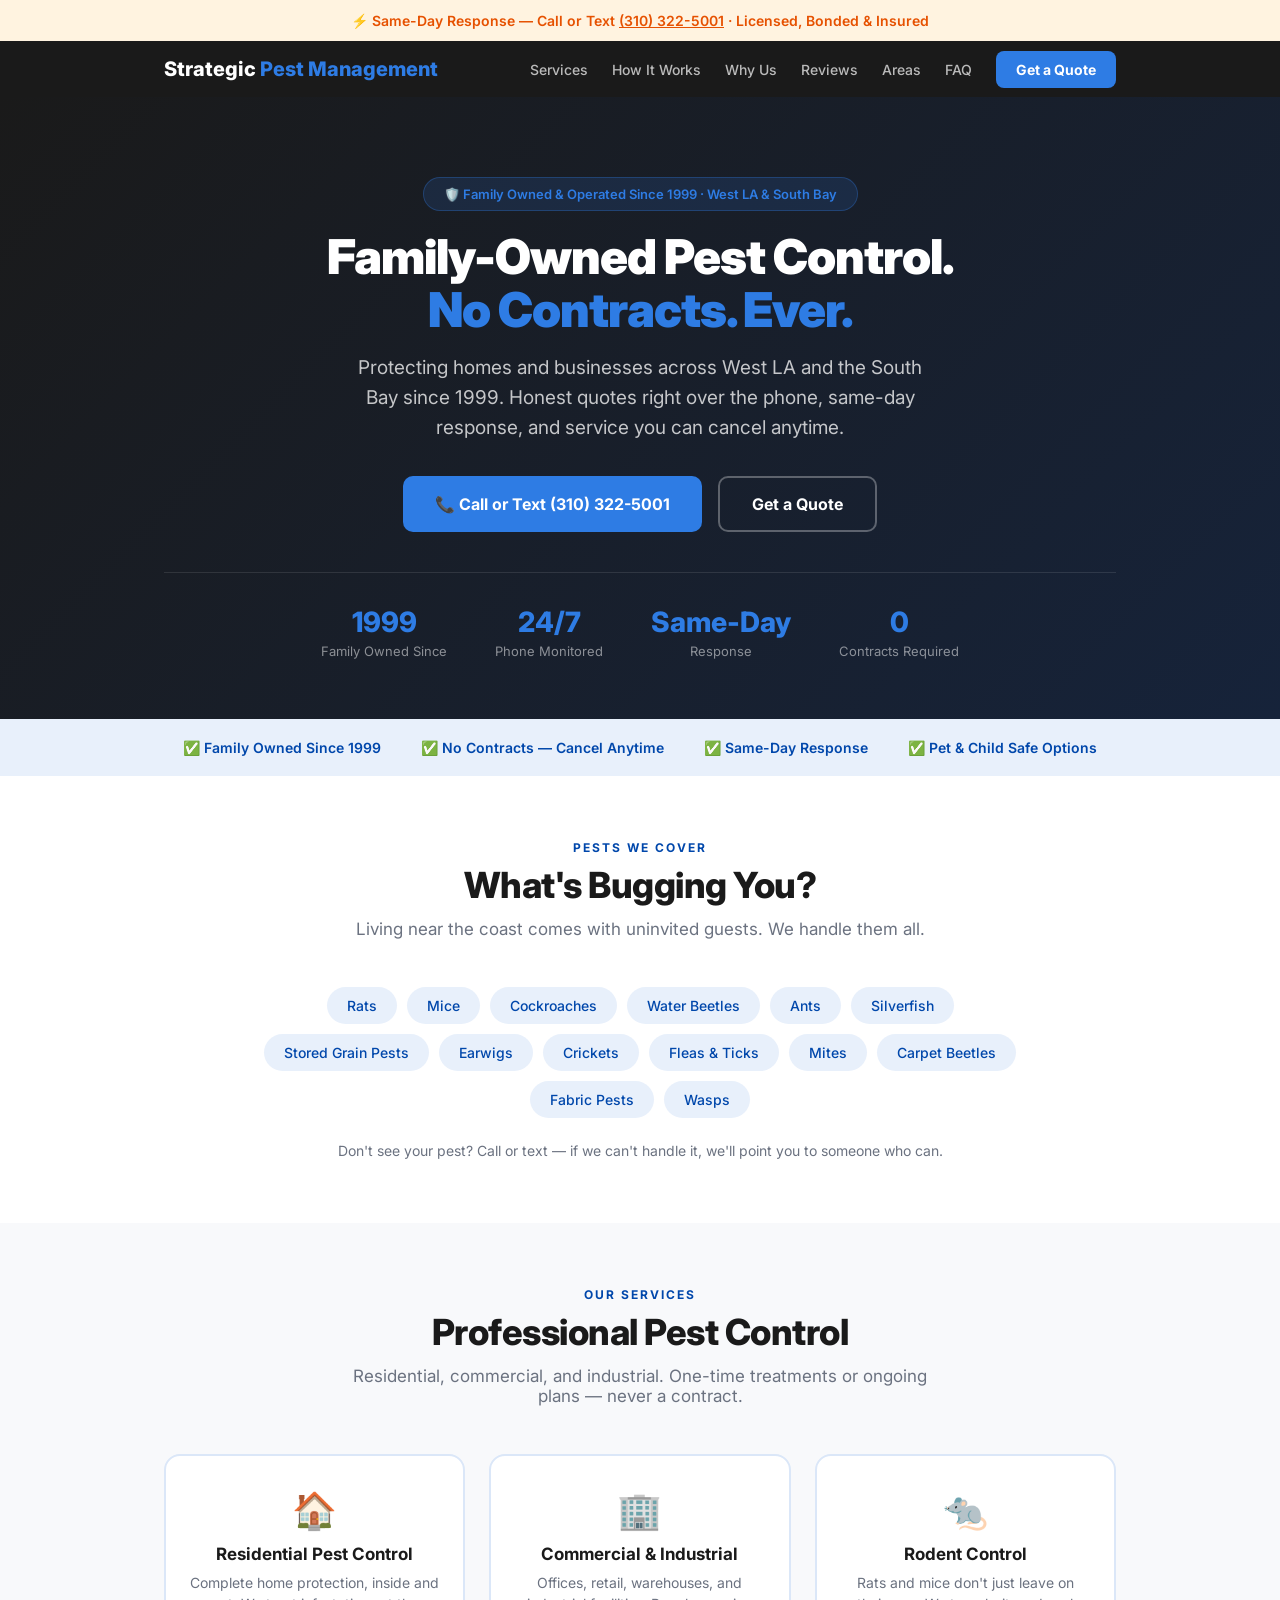
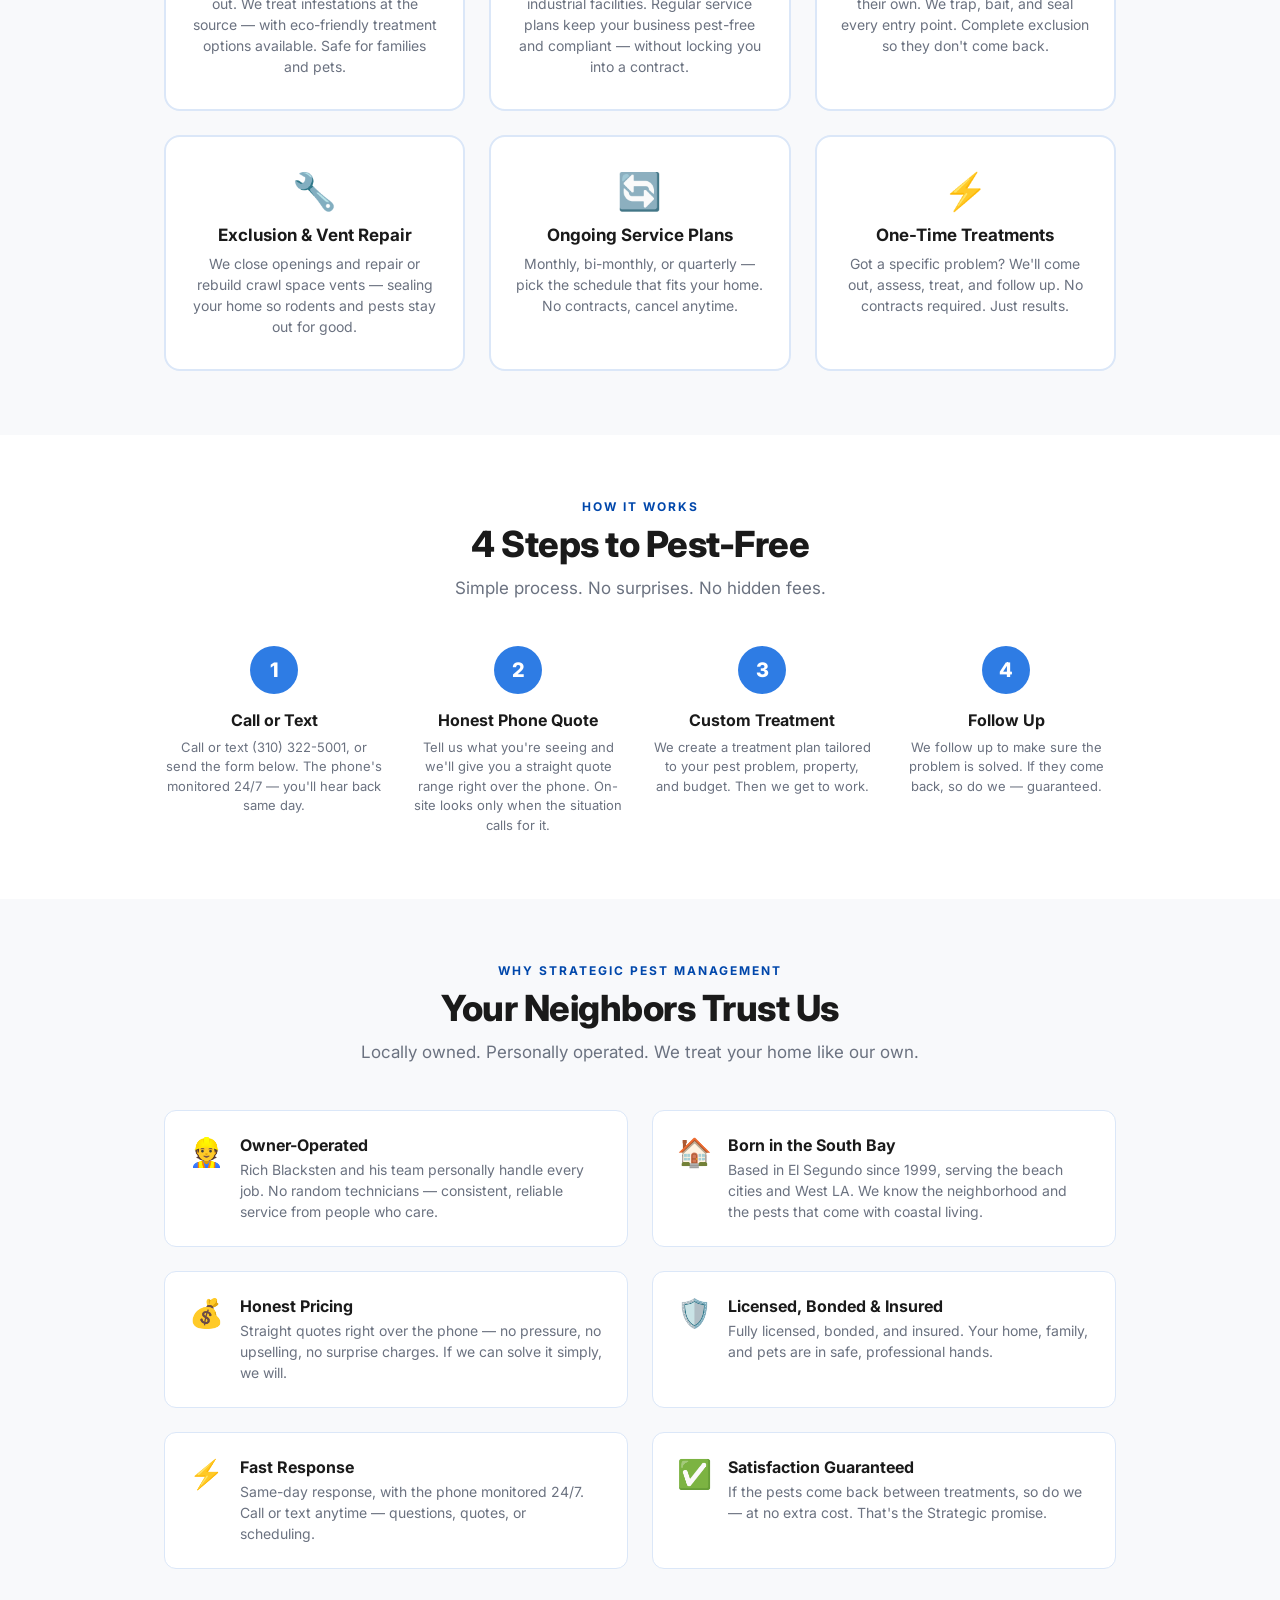
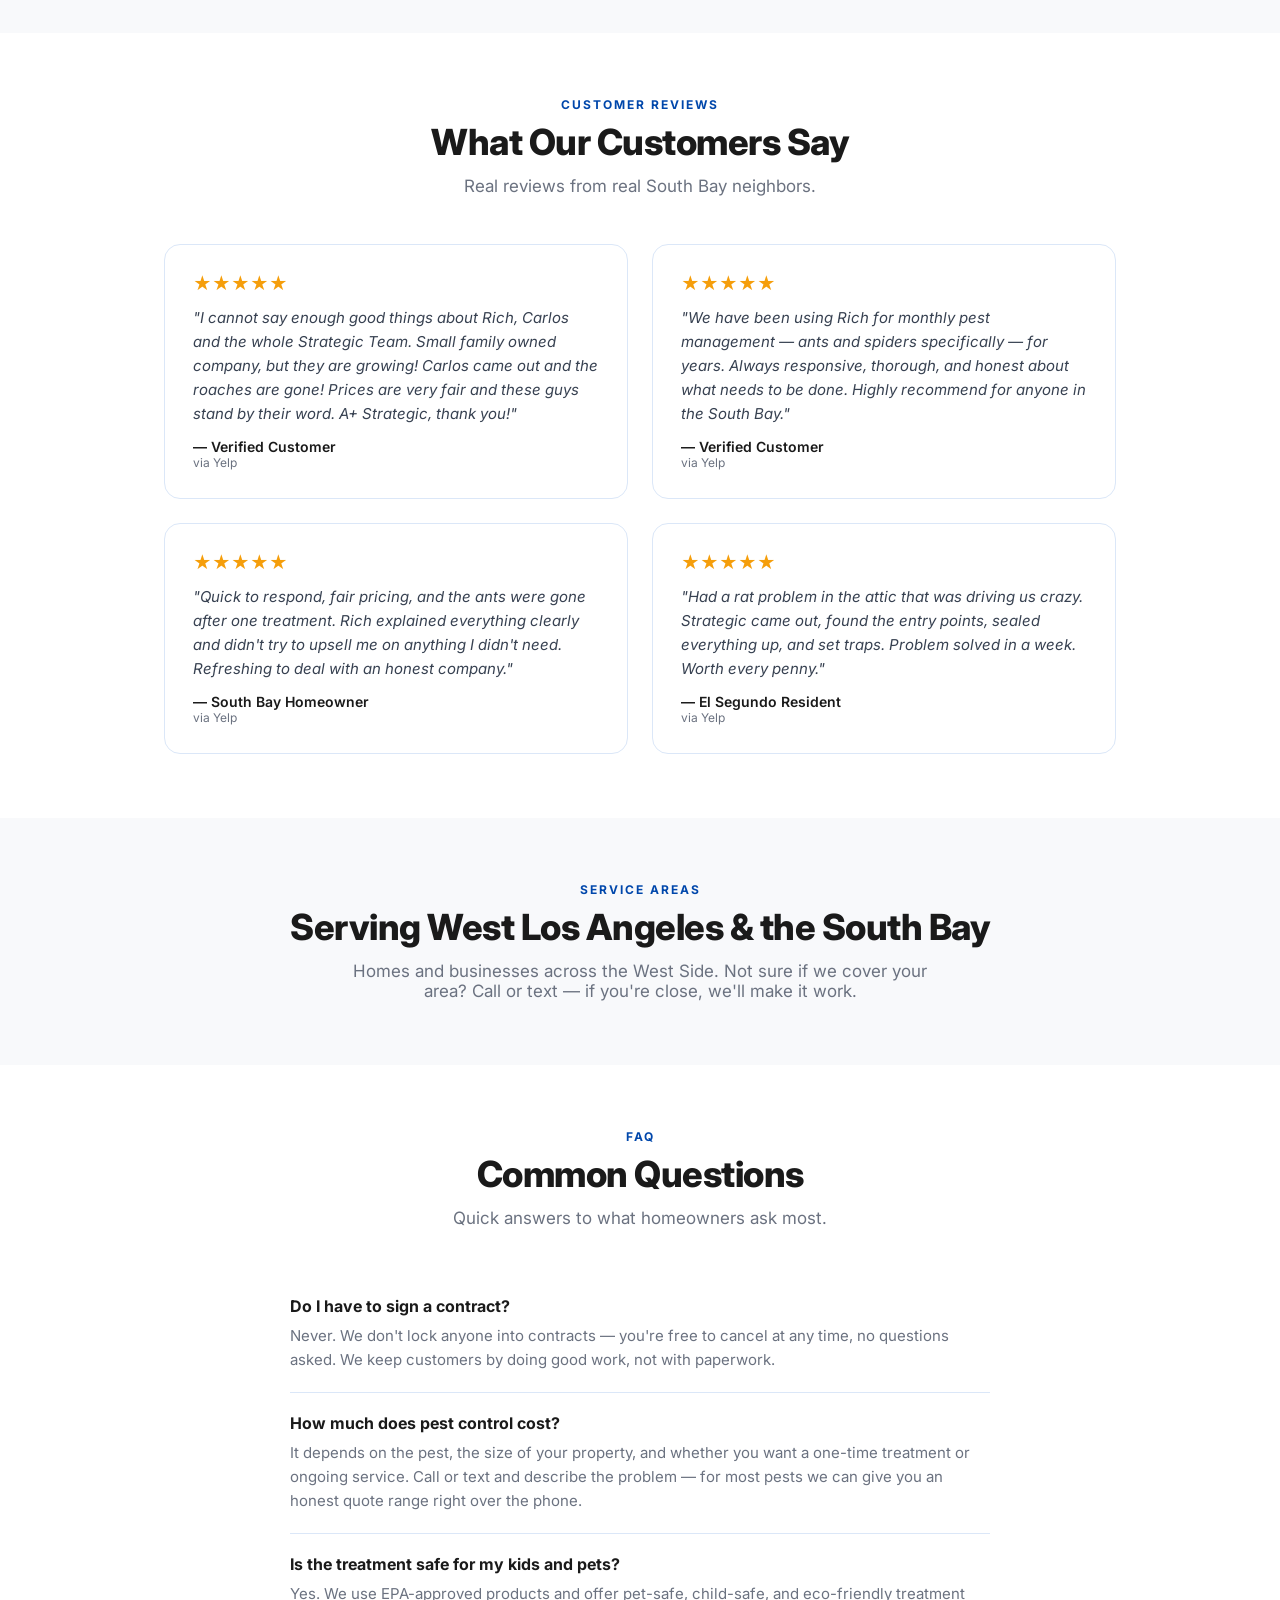
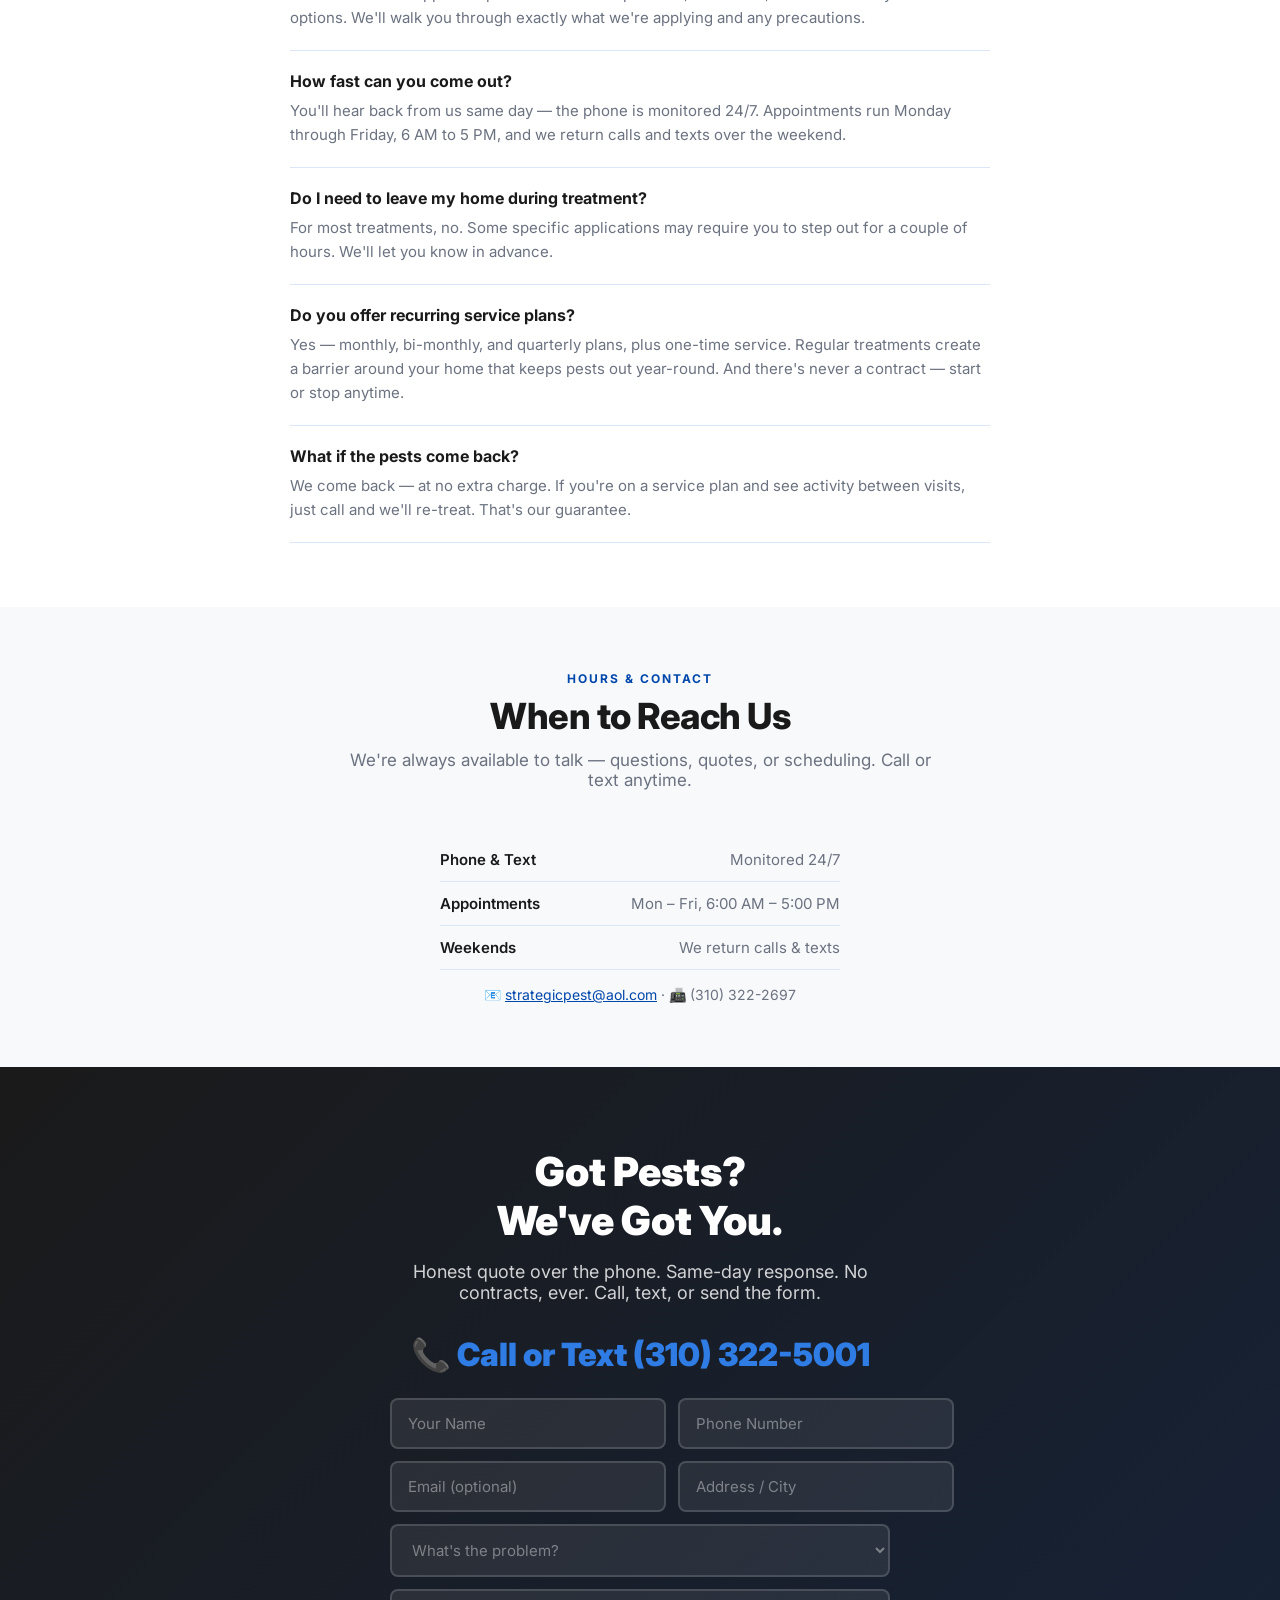
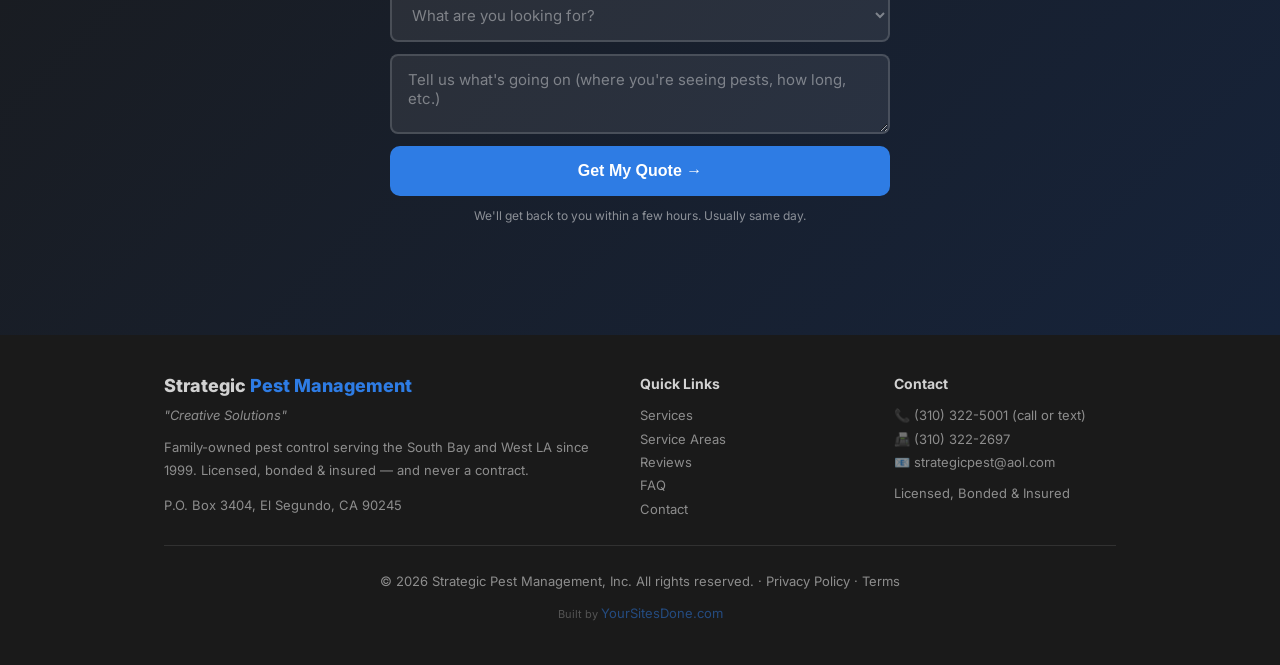
==== previews/strategic-pest-management.html @ 57a48f2a "SPM: apply Beau/Sharon feedback round 1 (7/14) - cobalt palette, no-contracts messaging, phone quote" ====
<!DOCTYPE html>
<html lang="en">
<head>
    <meta charset="UTF-8">
    <meta name="viewport" content="width=device-width, initial-scale=1.0">
    <title>Strategic Pest Management — Pest Control in West LA & South Bay | Family-Owned Since 1999</title>
    <meta name="description" content="Family-owned pest control serving West Los Angeles & the South Bay since 1999. Honest quotes over the phone, same-day response, no contracts. Licensed, bonded & insured. Call or text (310) 322-5001.">
    <meta property="og:title" content="Strategic Pest Management — Family-Owned Pest Control Since 1999">
    <meta property="og:description" content="Pest control for West LA & the South Bay. Honest quotes over the phone, same-day response, no contracts. Licensed, bonded & insured.">
    <meta property="og:type" content="website">
    <link href="https://fonts.googleapis.com/css2?family=Inter:wght@400;500;600;700;800;900&display=swap" rel="stylesheet">
    <style>
        :root {
            --primary: #0047AB;
            --primary-dark: #00306F;
            --accent: #2E7CE4;
            --accent-light: #E8F0FB;
            --dark: #1a1a1a;
            --gray: #6b7280;
            --light: #f8f9fb;
            --white: #ffffff;
            --warning: #E65100;
        }
        * { margin: 0; padding: 0; box-sizing: border-box; }
        body { font-family: 'Inter', -apple-system, sans-serif; color: var(--dark); background: var(--white); }
        .container { max-width: 1000px; margin: 0 auto; padding: 0 24px; }

        /* NAV */
        .emergency-bar { background: #FFF3E0; padding: 12px; text-align: center; font-weight: 600; font-size: 14px; color: var(--warning); }
        .emergency-bar a { color: var(--warning); text-decoration: underline; }
        .nav { padding: 16px 0; background: var(--dark); position: sticky; top: 0; z-index: 100; }
        .nav .container { display: flex; justify-content: space-between; align-items: center; }
        .nav-logo { font-size: 20px; font-weight: 800; color: var(--white); text-decoration: none; }
        .nav-logo span { color: var(--accent); }
        .nav-links { display: flex; gap: 24px; list-style: none; align-items: center; }
        .nav-links a { color: rgba(255,255,255,0.7); text-decoration: none; font-weight: 500; font-size: 14px; transition: color 0.2s; }
        .nav-links a:hover { color: var(--white); }
        .nav-cta { background: var(--accent); color: white !important; padding: 10px 20px; border-radius: 8px; font-weight: 700 !important; }
        .mobile-menu { display: none; background: none; border: none; color: white; font-size: 28px; cursor: pointer; }

        /* HERO */
        .hero { background: linear-gradient(135deg, var(--dark) 0%, #16233A 100%); padding: 80px 0 60px; color: white; text-align: center; }
        .hero-badge { display: inline-flex; align-items: center; gap: 8px; background: rgba(46,124,228,0.15); color: var(--accent); padding: 8px 20px; border-radius: 50px; font-size: 13px; font-weight: 600; margin-bottom: 20px; border: 1px solid rgba(46,124,228,0.3); }
        .hero h1 { font-size: 48px; font-weight: 900; line-height: 1.1; margin-bottom: 16px; letter-spacing: -1px; }
        .hero h1 span { color: var(--accent); }
        .hero p { font-size: 19px; color: rgba(255,255,255,0.75); max-width: 600px; margin: 0 auto 32px; line-height: 1.6; }
        .hero-ctas { display: flex; gap: 16px; justify-content: center; flex-wrap: wrap; }
        .btn { padding: 16px 32px; border-radius: 10px; text-decoration: none; font-weight: 700; font-size: 16px; transition: all 0.2s; display: inline-flex; align-items: center; gap: 8px; border: none; cursor: pointer; }
        .btn-primary { background: var(--accent); color: white; }
        .btn-primary:hover { background: #2568C4; transform: translateY(-2px); box-shadow: 0 8px 24px rgba(46,124,228,0.3); }
        .btn-outline { background: transparent; color: white; border: 2px solid rgba(255,255,255,0.3); }
        .btn-outline:hover { border-color: var(--accent); color: var(--accent); }
        .btn-block { width: 100%; justify-content: center; }
        .stats { display: flex; justify-content: center; gap: 48px; margin-top: 40px; padding-top: 32px; border-top: 1px solid rgba(255,255,255,0.1); }
        .stat { text-align: center; }
        .stat-num { font-size: 28px; font-weight: 800; color: var(--accent); }
        .stat-label { font-size: 13px; color: rgba(255,255,255,0.5); margin-top: 4px; }

        /* TRUST BAR */
        .trust-bar { background: var(--accent-light); padding: 20px 0; }
        .trust-items { display: flex; justify-content: center; gap: 40px; flex-wrap: wrap; }
        .trust-item { display: flex; align-items: center; gap: 8px; font-size: 14px; font-weight: 600; color: var(--primary); }

        /* SECTIONS */
        .section { padding: 64px 0; }
        .section-light { background: var(--light); }
        .section-label { text-transform: uppercase; letter-spacing: 2px; font-size: 12px; font-weight: 700; color: var(--primary); text-align: center; margin-bottom: 8px; }
        .section-title { text-align: center; font-size: 36px; font-weight: 800; margin-bottom: 12px; letter-spacing: -0.5px; }
        .section-sub { text-align: center; color: var(--gray); font-size: 17px; margin-bottom: 48px; max-width: 600px; margin-left: auto; margin-right: auto; }

        /* SERVICES */
        .services-grid { display: grid; grid-template-columns: repeat(3, 1fr); gap: 24px; }
        .service-card { padding: 32px 24px; border: 2px solid #dbe7f8; border-radius: 16px; text-align: center; transition: all 0.3s; background: white; }
        .service-card:hover { border-color: var(--accent); transform: translateY(-4px); box-shadow: 0 8px 32px rgba(0,71,171,0.08); }
        .service-icon { font-size: 36px; margin-bottom: 12px; }
        .service-card h3 { font-size: 17px; font-weight: 700; margin-bottom: 8px; }
        .service-card p { color: var(--gray); font-size: 14px; line-height: 1.5; }

        /* HOW IT WORKS */
        .process-grid { display: grid; grid-template-columns: repeat(4, 1fr); gap: 24px; text-align: center; }
        .process-step { position: relative; }
        .process-num { width: 48px; height: 48px; background: var(--accent); color: white; border-radius: 50%; display: inline-flex; align-items: center; justify-content: center; font-size: 20px; font-weight: 800; margin-bottom: 16px; }
        .process-step h3 { font-size: 16px; font-weight: 700; margin-bottom: 8px; }
        .process-step p { color: var(--gray); font-size: 13px; line-height: 1.5; }

        /* WHY US */
        .why-grid { display: grid; grid-template-columns: repeat(2, 1fr); gap: 24px; }
        .why-card { display: flex; gap: 16px; padding: 24px; background: white; border-radius: 12px; border: 1px solid #dbe7f8; }
        .why-icon { font-size: 28px; flex-shrink: 0; }
        .why-card h3 { font-size: 16px; font-weight: 700; margin-bottom: 4px; }
        .why-card p { color: var(--gray); font-size: 14px; line-height: 1.5; }

        /* REVIEWS */
        .reviews-grid { display: grid; grid-template-columns: repeat(2, 1fr); gap: 24px; }
        .review-card { background: white; border-radius: 16px; padding: 28px; border: 1px solid #dbe7f8; }
        .review-stars { color: #f59e0b; font-size: 18px; margin-bottom: 12px; }
        .review-text { color: #374151; font-size: 15px; line-height: 1.6; margin-bottom: 12px; font-style: italic; }
        .review-author { font-weight: 600; font-size: 14px; }
        .review-source { font-size: 12px; color: var(--gray); }

        /* PESTS LIST */
        .pests-list { display: flex; flex-wrap: wrap; gap: 10px; justify-content: center; max-width: 760px; margin: 0 auto; }
        .pest-tag { background: var(--accent-light); color: var(--primary); padding: 10px 20px; border-radius: 50px; font-size: 14px; font-weight: 500; transition: all 0.2s; }
        .pest-tag:hover { background: var(--accent); color: white; }

        /* HOURS */
        .hours-grid { max-width: 400px; margin: 0 auto; }
        .hours-row { display: flex; justify-content: space-between; padding: 12px 0; border-bottom: 1px solid #dbe7f8; font-size: 15px; }
        .hours-day { font-weight: 600; }
        .hours-time { color: var(--gray); }

        /* CTA / CONTACT */
        .cta-section { background: linear-gradient(135deg, var(--dark) 0%, #16233A 100%); padding: 80px 0; text-align: center; color: white; }
        .cta-section h2 { font-size: 40px; font-weight: 900; margin-bottom: 16px; }
        .cta-section p { font-size: 18px; opacity: 0.8; margin-bottom: 32px; max-width: 500px; margin-left: auto; margin-right: auto; }
        .cta-phone { font-size: 32px; font-weight: 900; color: var(--accent); text-decoration: none; display: block; margin-bottom: 24px; }
        .contact-form { max-width: 500px; margin: 0 auto; text-align: left; }
        .form-row { display: flex; gap: 12px; margin-bottom: 12px; }
        .form-row input, .form-row textarea, .form-row select { flex: 1; padding: 14px 16px; border: 2px solid rgba(255,255,255,0.15); border-radius: 8px; font-size: 15px; font-family: inherit; background: rgba(255,255,255,0.08); color: white; }
        .form-row input::placeholder, .form-row textarea::placeholder { color: rgba(255,255,255,0.4); }
        .form-row select { color: rgba(255,255,255,0.4); }
        .form-row select option { color: var(--dark); background: white; }
        .form-row input:focus, .form-row textarea:focus, .form-row select:focus { outline: none; border-color: var(--accent); }
        .form-row textarea { resize: vertical; min-height: 80px; }

        /* FAQ */
        .faq-list { max-width: 700px; margin: 0 auto; }
        .faq-item { border-bottom: 1px solid #dbe7f8; padding: 20px 0; }
        .faq-q { font-weight: 700; font-size: 16px; margin-bottom: 8px; cursor: pointer; }
        .faq-a { color: var(--gray); font-size: 15px; line-height: 1.6; }

        /* FOOTER */
        .footer { padding: 40px 0; background: var(--dark); color: rgba(255,255,255,0.5); }
        .footer-grid { display: grid; grid-template-columns: 2fr 1fr 1fr; gap: 32px; margin-bottom: 24px; }
        .footer h4 { color: rgba(255,255,255,0.8); font-size: 14px; margin-bottom: 12px; }
        .footer p, .footer a { color: rgba(255,255,255,0.5); font-size: 13px; text-decoration: none; line-height: 1.8; }
        .footer a:hover { color: var(--accent); }
        .footer-bottom { text-align: center; padding-top: 24px; border-top: 1px solid rgba(255,255,255,0.1); font-size: 12px; }

        /* MOBILE */
        @media (max-width: 768px) {
            .hero h1 { font-size: 32px; }
            .services-grid { grid-template-columns: 1fr; }
            .why-grid { grid-template-columns: 1fr; }
            .reviews-grid { grid-template-columns: 1fr; }
            .process-grid { grid-template-columns: repeat(2, 1fr); }
            .stats { gap: 24px; flex-wrap: wrap; }
            .nav-links { display: none; }
            .mobile-menu { display: block; }
            .form-row { flex-direction: column; }
            .footer-grid { grid-template-columns: 1fr; }
            .trust-items { gap: 20px; }
            .cta-section h2 { font-size: 28px; }
        }
    </style>
</head>
<body>

    <div class="emergency-bar">
        ⚡ Same-Day Response — Call or Text <a href="tel:+13103225001">(310) 322-5001</a> · Licensed, Bonded & Insured
    </div>

    <nav class="nav">
        <div class="container">
            <a href="#" class="nav-logo">Strategic <span>Pest Management</span></a>
            <ul class="nav-links">
                <li><a href="#services">Services</a></li>
                <li><a href="#process">How It Works</a></li>
                <li><a href="#why">Why Us</a></li>
                <li><a href="#reviews">Reviews</a></li>
                <li><a href="#areas">Areas</a></li>
                <li><a href="#faq">FAQ</a></li>
                <li><a href="#contact" class="nav-cta">Get a Quote</a></li>
            </ul>
            <button class="mobile-menu" onclick="document.querySelector('.nav-links').style.display = document.querySelector('.nav-links').style.display === 'flex' ? 'none' : 'flex'">☰</button>
        </div>
    </nav>

    <!-- HERO -->
    <section class="hero">
        <div class="container">
            <div class="hero-badge">🛡️ Family Owned & Operated Since 1999 · West LA & South Bay</div>
            <h1>Family-Owned Pest Control.<br><span>No Contracts. Ever.</span></h1>
            <p>Protecting homes and businesses across West LA and the South Bay since 1999. Honest quotes right over the phone, same-day response, and service you can cancel anytime.</p>
            <div class="hero-ctas">
                <a href="tel:+13103225001" class="btn btn-primary">📞 Call or Text (310) 322-5001</a>
                <a href="#contact" class="btn btn-outline">Get a Quote</a>
            </div>
            <div class="stats">
                <div class="stat"><div class="stat-num">1999</div><div class="stat-label">Family Owned Since</div></div>
                <div class="stat"><div class="stat-num">24/7</div><div class="stat-label">Phone Monitored</div></div>
                <div class="stat"><div class="stat-num">Same-Day</div><div class="stat-label">Response</div></div>
                <div class="stat"><div class="stat-num">0</div><div class="stat-label">Contracts Required</div></div>
            </div>
        </div>
    </section>

    <!-- TRUST BAR -->
    <div class="trust-bar">
        <div class="container">
            <div class="trust-items">
                <div class="trust-item">✅ Family Owned Since 1999</div>
                <div class="trust-item">✅ No Contracts — Cancel Anytime</div>
                <div class="trust-item">✅ Same-Day Response</div>
                <div class="trust-item">✅ Pet & Child Safe Options</div>
            </div>
        </div>
    </div>

    <!-- COMMON PESTS -->
    <section class="section" id="pests">
        <div class="container">
            <div class="section-label">Pests We Cover</div>
            <h2 class="section-title">What's Bugging You?</h2>
            <p class="section-sub">Living near the coast comes with uninvited guests. We handle them all.</p>
            <div class="pests-list">
                <span class="pest-tag">Rats</span>
                <span class="pest-tag">Mice</span>
                <span class="pest-tag">Cockroaches</span>
                <span class="pest-tag">Water Beetles</span>
                <span class="pest-tag">Ants</span>
                <span class="pest-tag">Silverfish</span>
                <span class="pest-tag">Stored Grain Pests</span>
                <span class="pest-tag">Earwigs</span>
                <span class="pest-tag">Crickets</span>
                <span class="pest-tag">Fleas & Ticks</span>
                <span class="pest-tag">Mites</span>
                <span class="pest-tag">Carpet Beetles</span>
                <span class="pest-tag">Fabric Pests</span>
                <span class="pest-tag">Wasps</span>
            </div>
            <p style="text-align:center; margin-top:24px; color:var(--gray); font-size:14px;">Don't see your pest? Call or text — if we can't handle it, we'll point you to someone who can.</p>
        </div>
    </section>

    <!-- SERVICES -->
    <section class="section section-light" id="services">
        <div class="container">
            <div class="section-label">Our Services</div>
            <h2 class="section-title">Professional Pest Control</h2>
            <p class="section-sub">Residential, commercial, and industrial. One-time treatments or ongoing plans — never a contract.</p>
            <div class="services-grid">
                <div class="service-card">
                    <div class="service-icon">🏠</div>
                    <h3>Residential Pest Control</h3>
                    <p>Complete home protection, inside and out. We treat infestations at the source — with eco-friendly treatment options available. Safe for families and pets.</p>
                </div>
                <div class="service-card">
                    <div class="service-icon">🏢</div>
                    <h3>Commercial & Industrial</h3>
                    <p>Offices, retail, warehouses, and industrial facilities. Regular service plans keep your business pest-free and compliant — without locking you into a contract.</p>
                </div>
                <div class="service-card">
                    <div class="service-icon">🐀</div>
                    <h3>Rodent Control</h3>
                    <p>Rats and mice don't just leave on their own. We trap, bait, and seal every entry point. Complete exclusion so they don't come back.</p>
                </div>
                <div class="service-card">
                    <div class="service-icon">🔧</div>
                    <h3>Exclusion & Vent Repair</h3>
                    <p>We close openings and repair or rebuild crawl space vents — sealing your home so rodents and pests stay out for good.</p>
                </div>
                <div class="service-card">
                    <div class="service-icon">🔄</div>
                    <h3>Ongoing Service Plans</h3>
                    <p>Monthly, bi-monthly, or quarterly — pick the schedule that fits your home. No contracts, cancel anytime.</p>
                </div>
                <div class="service-card">
                    <div class="service-icon">⚡</div>
                    <h3>One-Time Treatments</h3>
                    <p>Got a specific problem? We'll come out, assess, treat, and follow up. No contracts required. Just results.</p>
                </div>
            </div>
        </div>
    </section>

    <!-- HOW IT WORKS -->
    <section class="section" id="process">
        <div class="container">
            <div class="section-label">How It Works</div>
            <h2 class="section-title">4 Steps to Pest-Free</h2>
            <p class="section-sub">Simple process. No surprises. No hidden fees.</p>
            <div class="process-grid">
                <div class="process-step">
                    <div class="process-num">1</div>
                    <h3>Call or Text</h3>
                    <p>Call or text (310) 322-5001, or send the form below. The phone's monitored 24/7 — you'll hear back same day.</p>
                </div>
                <div class="process-step">
                    <div class="process-num">2</div>
                    <h3>Honest Phone Quote</h3>
                    <p>Tell us what you're seeing and we'll give you a straight quote range right over the phone. On-site looks only when the situation calls for it.</p>
                </div>
                <div class="process-step">
                    <div class="process-num">3</div>
                    <h3>Custom Treatment</h3>
                    <p>We create a treatment plan tailored to your pest problem, property, and budget. Then we get to work.</p>
                </div>
                <div class="process-step">
                    <div class="process-num">4</div>
                    <h3>Follow Up</h3>
                    <p>We follow up to make sure the problem is solved. If they come back, so do we — guaranteed.</p>
                </div>
            </div>
        </div>
    </section>

    <!-- WHY US -->
    <section class="section section-light" id="why">
        <div class="container">
            <div class="section-label">Why Strategic Pest Management</div>
            <h2 class="section-title">Your Neighbors Trust Us</h2>
            <p class="section-sub">Locally owned. Personally operated. We treat your home like our own.</p>
            <div class="why-grid">
                <div class="why-card">
                    <div class="why-icon">👷</div>
                    <div><h3>Owner-Operated</h3><p>Rich Blacksten and his team personally handle every job. No random technicians — consistent, reliable service from people who care.</p></div>
                </div>
                <div class="why-card">
                    <div class="why-icon">🏠</div>
                    <div><h3>Born in the South Bay</h3><p>Based in El Segundo since 1999, serving the beach cities and West LA. We know the neighborhood and the pests that come with coastal living.</p></div>
                </div>
                <div class="why-card">
                    <div class="why-icon">💰</div>
                    <div><h3>Honest Pricing</h3><p>Straight quotes right over the phone — no pressure, no upselling, no surprise charges. If we can solve it simply, we will.</p></div>
                </div>
                <div class="why-card">
                    <div class="why-icon">🛡️</div>
                    <div><h3>Licensed, Bonded & Insured</h3><p>Fully licensed, bonded, and insured. Your home, family, and pets are in safe, professional hands.</p></div>
                </div>
                <div class="why-card">
                    <div class="why-icon">⚡</div>
                    <div><h3>Fast Response</h3><p>Same-day response, with the phone monitored 24/7. Call or text anytime — questions, quotes, or scheduling.</p></div>
                </div>
                <div class="why-card">
                    <div class="why-icon">✅</div>
                    <div><h3>Satisfaction Guaranteed</h3><p>If the pests come back between treatments, so do we — at no extra cost. That's the Strategic promise.</p></div>
                </div>
            </div>
        </div>
    </section>

    <!-- REVIEWS -->
    <section class="section" id="reviews">
        <div class="container">
            <div class="section-label">Customer Reviews</div>
            <h2 class="section-title">What Our Customers Say</h2>
            <p class="section-sub">Real reviews from real South Bay neighbors.</p>
            <div class="reviews-grid">
                <div class="review-card">
                    <div class="review-stars">★★★★★</div>
                    <div class="review-text">"I cannot say enough good things about Rich, Carlos and the whole Strategic Team. Small family owned company, but they are growing! Carlos came out and the roaches are gone! Prices are very fair and these guys stand by their word. A+ Strategic, thank you!"</div>
                    <div class="review-author">— Verified Customer</div>
                    <div class="review-source">via Yelp</div>
                </div>
                <div class="review-card">
                    <div class="review-stars">★★★★★</div>
                    <div class="review-text">"We have been using Rich for monthly pest management — ants and spiders specifically — for years. Always responsive, thorough, and honest about what needs to be done. Highly recommend for anyone in the South Bay."</div>
                    <div class="review-author">— Verified Customer</div>
                    <div class="review-source">via Yelp</div>
                </div>
                <div class="review-card">
                    <div class="review-stars">★★★★★</div>
                    <div class="review-text">"Quick to respond, fair pricing, and the ants were gone after one treatment. Rich explained everything clearly and didn't try to upsell me on anything I didn't need. Refreshing to deal with an honest company."</div>
                    <div class="review-author">— South Bay Homeowner</div>
                    <div class="review-source">via Yelp</div>
                </div>
                <div class="review-card">
                    <div class="review-stars">★★★★★</div>
                    <div class="review-text">"Had a rat problem in the attic that was driving us crazy. Strategic came out, found the entry points, sealed everything up, and set traps. Problem solved in a week. Worth every penny."</div>
                    <div class="review-author">— El Segundo Resident</div>
                    <div class="review-source">via Yelp</div>
                </div>
            </div>
        </div>
    </section>

    <!-- SERVICE AREAS -->
    <section class="section section-light" id="areas">
        <div class="container">
            <div class="section-label">Service Areas</div>
            <h2 class="section-title">Serving West Los Angeles & the South Bay</h2>
            <p class="section-sub" style="margin-bottom:0;">Homes and businesses across the West Side. Not sure if we cover your area? Call or text — if you're close, we'll make it work.</p>
        </div>
    </section>

    <!-- FAQ -->
    <section class="section" id="faq">
        <div class="container">
            <div class="section-label">FAQ</div>
            <h2 class="section-title">Common Questions</h2>
            <p class="section-sub">Quick answers to what homeowners ask most.</p>
            <div class="faq-list">
                <div class="faq-item">
                    <div class="faq-q">Do I have to sign a contract?</div>
                    <div class="faq-a">Never. We don't lock anyone into contracts — you're free to cancel at any time, no questions asked. We keep customers by doing good work, not with paperwork.</div>
                </div>
                <div class="faq-item">
                    <div class="faq-q">How much does pest control cost?</div>
                    <div class="faq-a">It depends on the pest, the size of your property, and whether you want a one-time treatment or ongoing service. Call or text and describe the problem — for most pests we can give you an honest quote range right over the phone.</div>
                </div>
                <div class="faq-item">
                    <div class="faq-q">Is the treatment safe for my kids and pets?</div>
                    <div class="faq-a">Yes. We use EPA-approved products and offer pet-safe, child-safe, and eco-friendly treatment options. We'll walk you through exactly what we're applying and any precautions.</div>
                </div>
                <div class="faq-item">
                    <div class="faq-q">How fast can you come out?</div>
                    <div class="faq-a">You'll hear back from us same day — the phone is monitored 24/7. Appointments run Monday through Friday, 6 AM to 5 PM, and we return calls and texts over the weekend.</div>
                </div>
                <div class="faq-item">
                    <div class="faq-q">Do I need to leave my home during treatment?</div>
                    <div class="faq-a">For most treatments, no. Some specific applications may require you to step out for a couple of hours. We'll let you know in advance.</div>
                </div>
                <div class="faq-item">
                    <div class="faq-q">Do you offer recurring service plans?</div>
                    <div class="faq-a">Yes — monthly, bi-monthly, and quarterly plans, plus one-time service. Regular treatments create a barrier around your home that keeps pests out year-round. And there's never a contract — start or stop anytime.</div>
                </div>
                <div class="faq-item">
                    <div class="faq-q">What if the pests come back?</div>
                    <div class="faq-a">We come back — at no extra charge. If you're on a service plan and see activity between visits, just call and we'll re-treat. That's our guarantee.</div>
                </div>
            </div>
        </div>
    </section>

    <!-- HOURS -->
    <section class="section section-light">
        <div class="container">
            <div class="section-label">Hours & Contact</div>
            <h2 class="section-title">When to Reach Us</h2>
            <p class="section-sub">We're always available to talk — questions, quotes, or scheduling. Call or text anytime.</p>
            <div class="hours-grid">
                <div class="hours-row"><span class="hours-day">Phone & Text</span><span class="hours-time">Monitored 24/7</span></div>
                <div class="hours-row"><span class="hours-day">Appointments</span><span class="hours-time">Mon – Fri, 6:00 AM – 5:00 PM</span></div>
                <div class="hours-row"><span class="hours-day">Weekends</span><span class="hours-time">We return calls & texts</span></div>
            </div>
            <p style="text-align:center; margin-top:16px; color:var(--gray); font-size:14px;">📧 <a href="mailto:strategicpest@aol.com" style="color:var(--primary);">strategicpest@aol.com</a> · 📠 (310) 322-2697</p>
        </div>
    </section>

    <!-- CTA + CONTACT FORM -->
    <section class="cta-section" id="contact">
        <div class="container">
            <h2>Got Pests?<br>We've Got You.</h2>
            <p>Honest quote over the phone. Same-day response. No contracts, ever. Call, text, or send the form.</p>
            <a href="tel:+13103225001" class="cta-phone">📞 Call or Text (310) 322-5001</a>
            <form class="contact-form" action="https://formspree.io/f/placeholder" method="POST">
                <div class="form-row">
                    <input type="text" name="name" placeholder="Your Name" required>
                    <input type="tel" name="phone" placeholder="Phone Number" required>
                </div>
                <div class="form-row">
                    <input type="email" name="email" placeholder="Email (optional)">
                    <input type="text" name="address" placeholder="Address / City">
                </div>
                <div class="form-row">
                    <select name="pest" style="width:100%;">
                        <option value="">What's the problem?</option>
                        <option value="ants">Ants</option>
                        <option value="roaches">Cockroaches</option>
                        <option value="rodents">Rats / Mice</option>
                        <option value="wasps">Wasps</option>
                        <option value="fleas-ticks">Fleas / Ticks</option>
                        <option value="crickets">Crickets / Earwigs</option>
                        <option value="silverfish">Silverfish / Water Beetles</option>
                        <option value="other">Other / Not Sure</option>
                    </select>
                </div>
                <div class="form-row">
                    <select name="service_type" style="width:100%;">
                        <option value="">What are you looking for?</option>
                        <option value="one-time">One-Time Treatment</option>
                        <option value="monthly">Monthly Service Plan</option>
                        <option value="bi-monthly">Bi-Monthly Service Plan</option>
                        <option value="quarterly">Quarterly Service Plan</option>
                        <option value="commercial">Commercial / Industrial Service</option>
                        <option value="not-sure">Not Sure Yet</option>
                    </select>
                </div>
                <div class="form-row">
                    <textarea name="message" placeholder="Tell us what's going on (where you're seeing pests, how long, etc.)"></textarea>
                </div>
                <button type="submit" class="btn btn-primary btn-block">Get My Quote →</button>
                <p style="text-align:center; margin-top:12px; font-size:12px; opacity:0.5;">We'll get back to you within a few hours. Usually same day.</p>
            </form>
        </div>
    </section>

    <!-- FOOTER -->
    <footer class="footer">
        <div class="container">
            <div class="footer-grid">
                <div>
                    <h4 style="font-size:18px; font-weight:800; margin-bottom:8px;">Strategic <span style="color:var(--accent);">Pest Management</span></h4>
                    <p><em>"Creative Solutions"</em></p>
                    <p style="margin-top:8px;">Family-owned pest control serving the South Bay and West LA since 1999. Licensed, bonded & insured — and never a contract.</p>
                    <p style="margin-top:12px;">P.O. Box 3404, El Segundo, CA 90245</p>
                </div>
                <div>
                    <h4>Quick Links</h4>
                    <p><a href="#services">Services</a></p>
                    <p><a href="#areas">Service Areas</a></p>
                    <p><a href="#reviews">Reviews</a></p>
                    <p><a href="#faq">FAQ</a></p>
                    <p><a href="#contact">Contact</a></p>
                </div>
                <div>
                    <h4>Contact</h4>
                    <p>📞 <a href="tel:+13103225001">(310) 322-5001</a> (call or text)</p>
                    <p>📠 (310) 322-2697</p>
                    <p>📧 <a href="mailto:strategicpest@aol.com">strategicpest@aol.com</a></p>
                    <p style="margin-top:8px;">Licensed, Bonded & Insured</p>
                </div>
            </div>
            <div class="footer-bottom">
                <p>© 2026 Strategic Pest Management, Inc. All rights reserved. · <a href="#">Privacy Policy</a> · <a href="#">Terms</a></p>
                <p style="margin-top:8px; font-size:11px; opacity:0.5;">Built by <a href="https://yoursitesdone.com" style="color:var(--accent);">YourSitesDone.com</a></p>
            </div>
        </div>
    </footer>

</body>
</html>
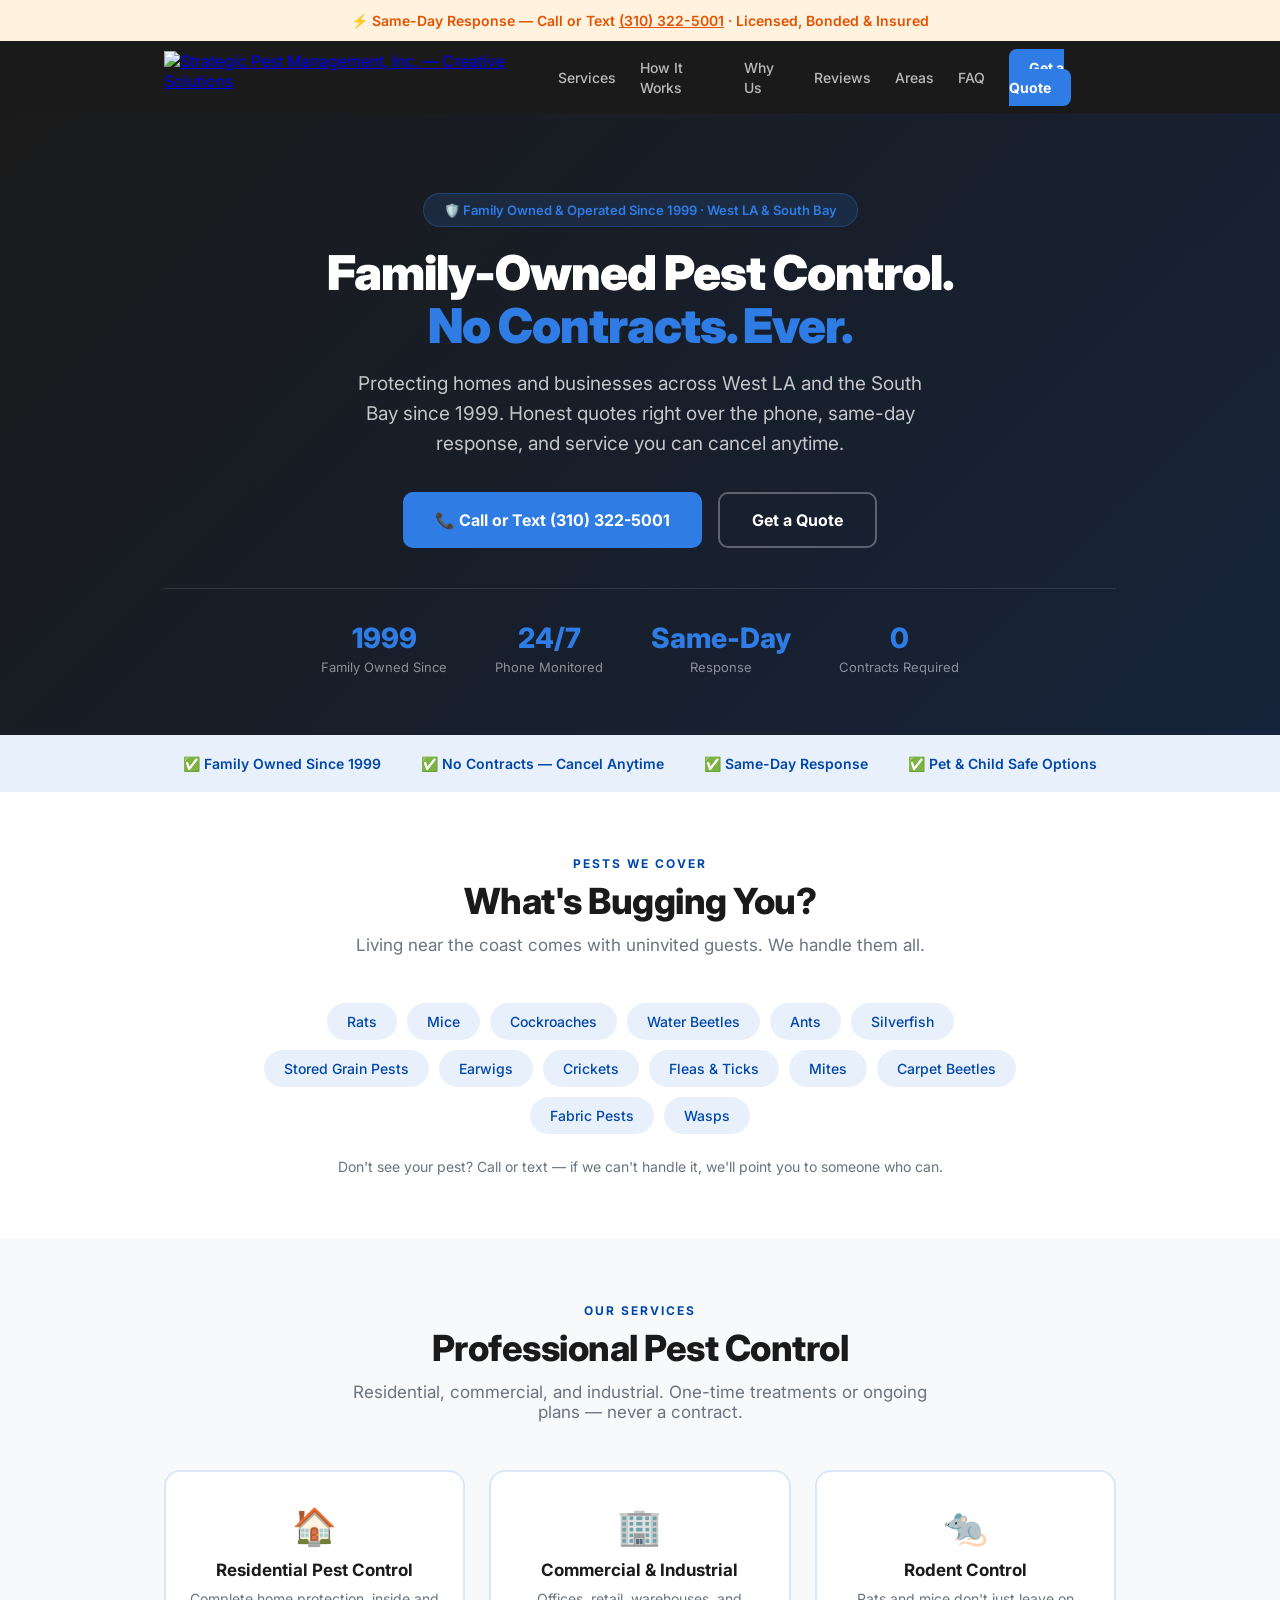
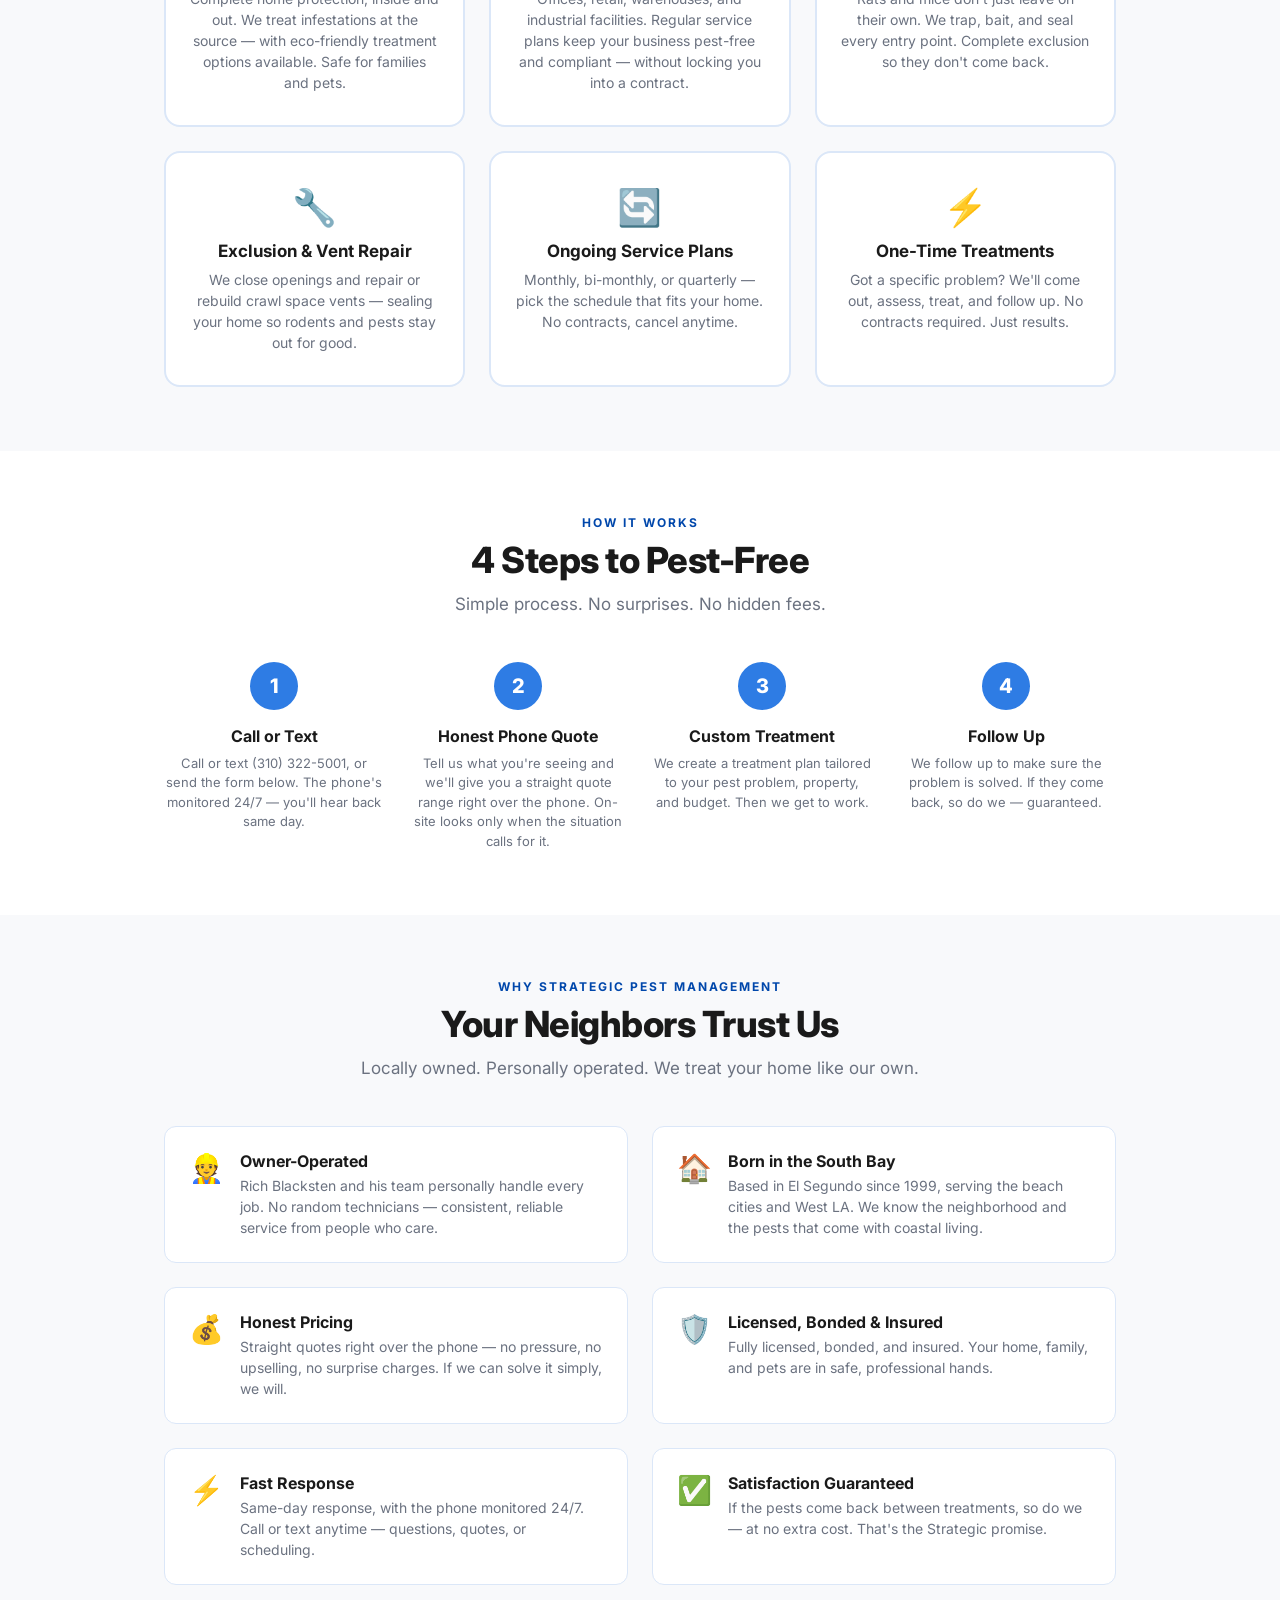
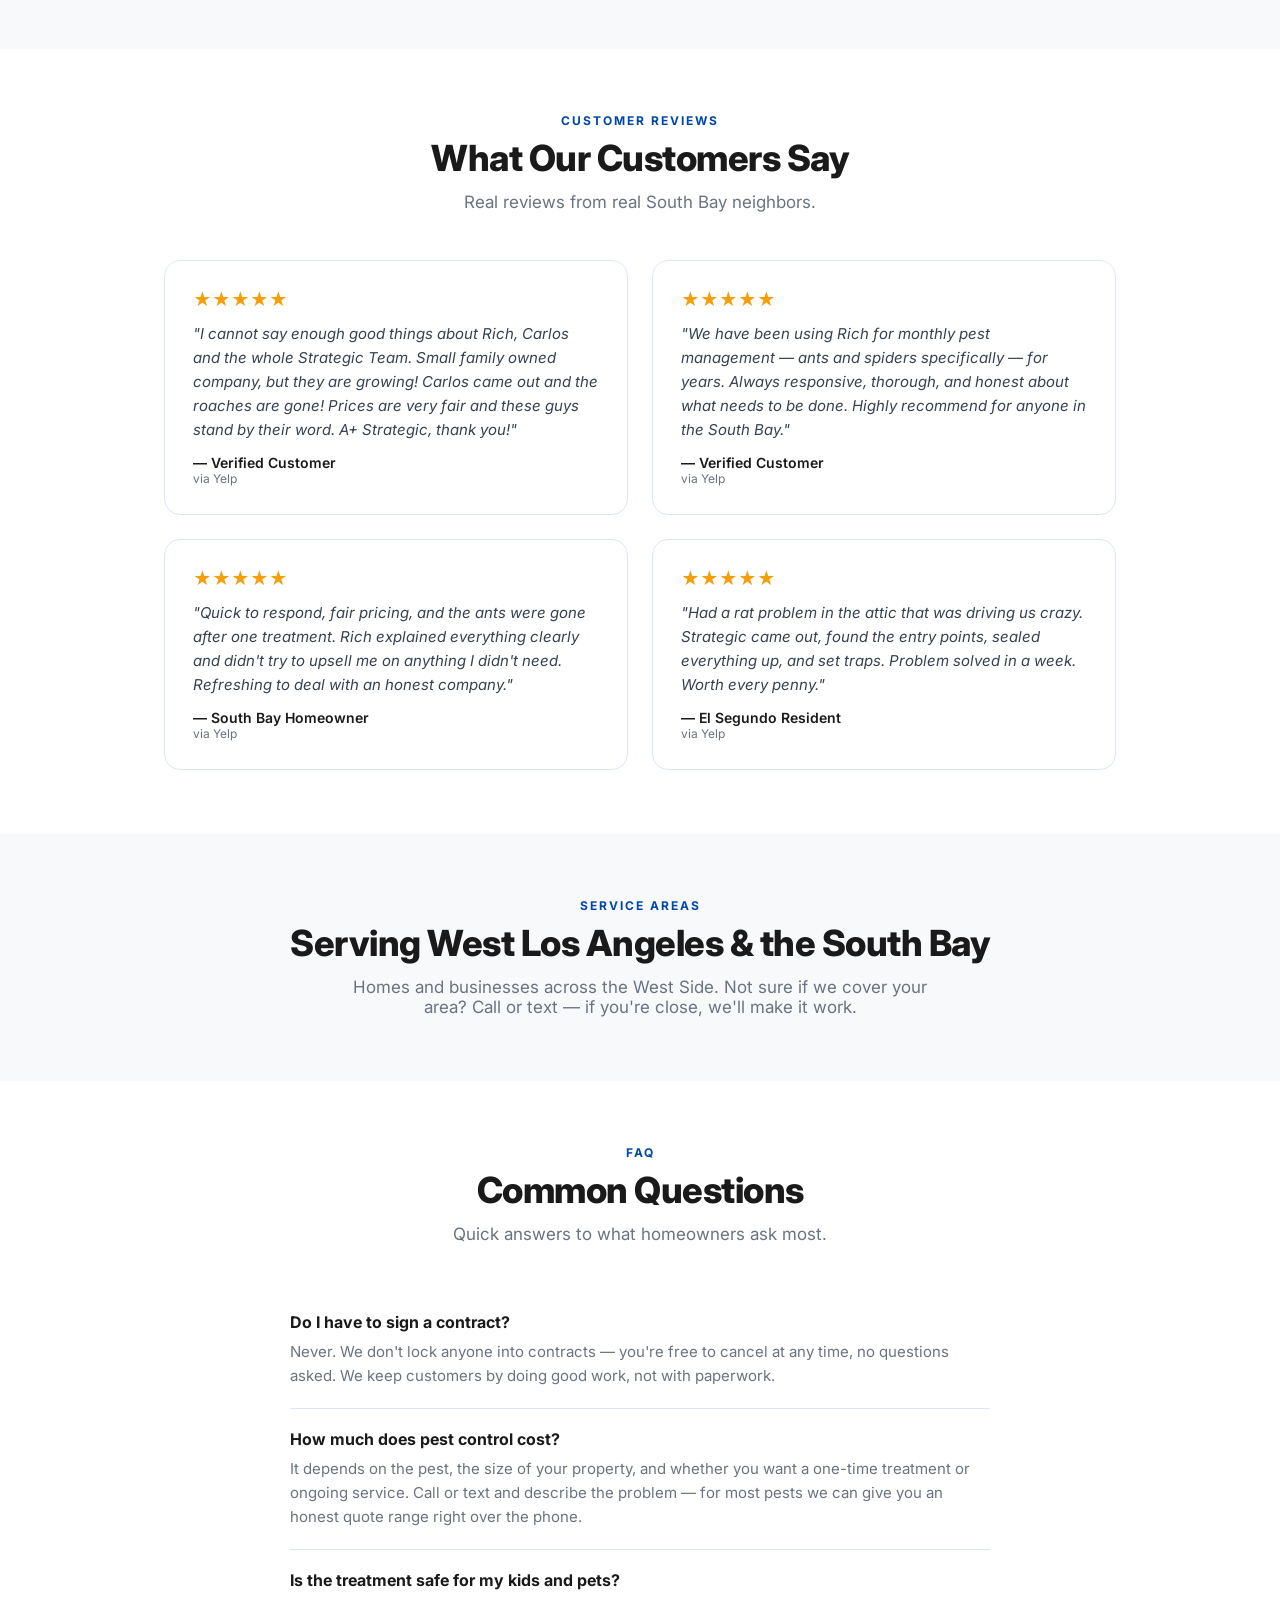
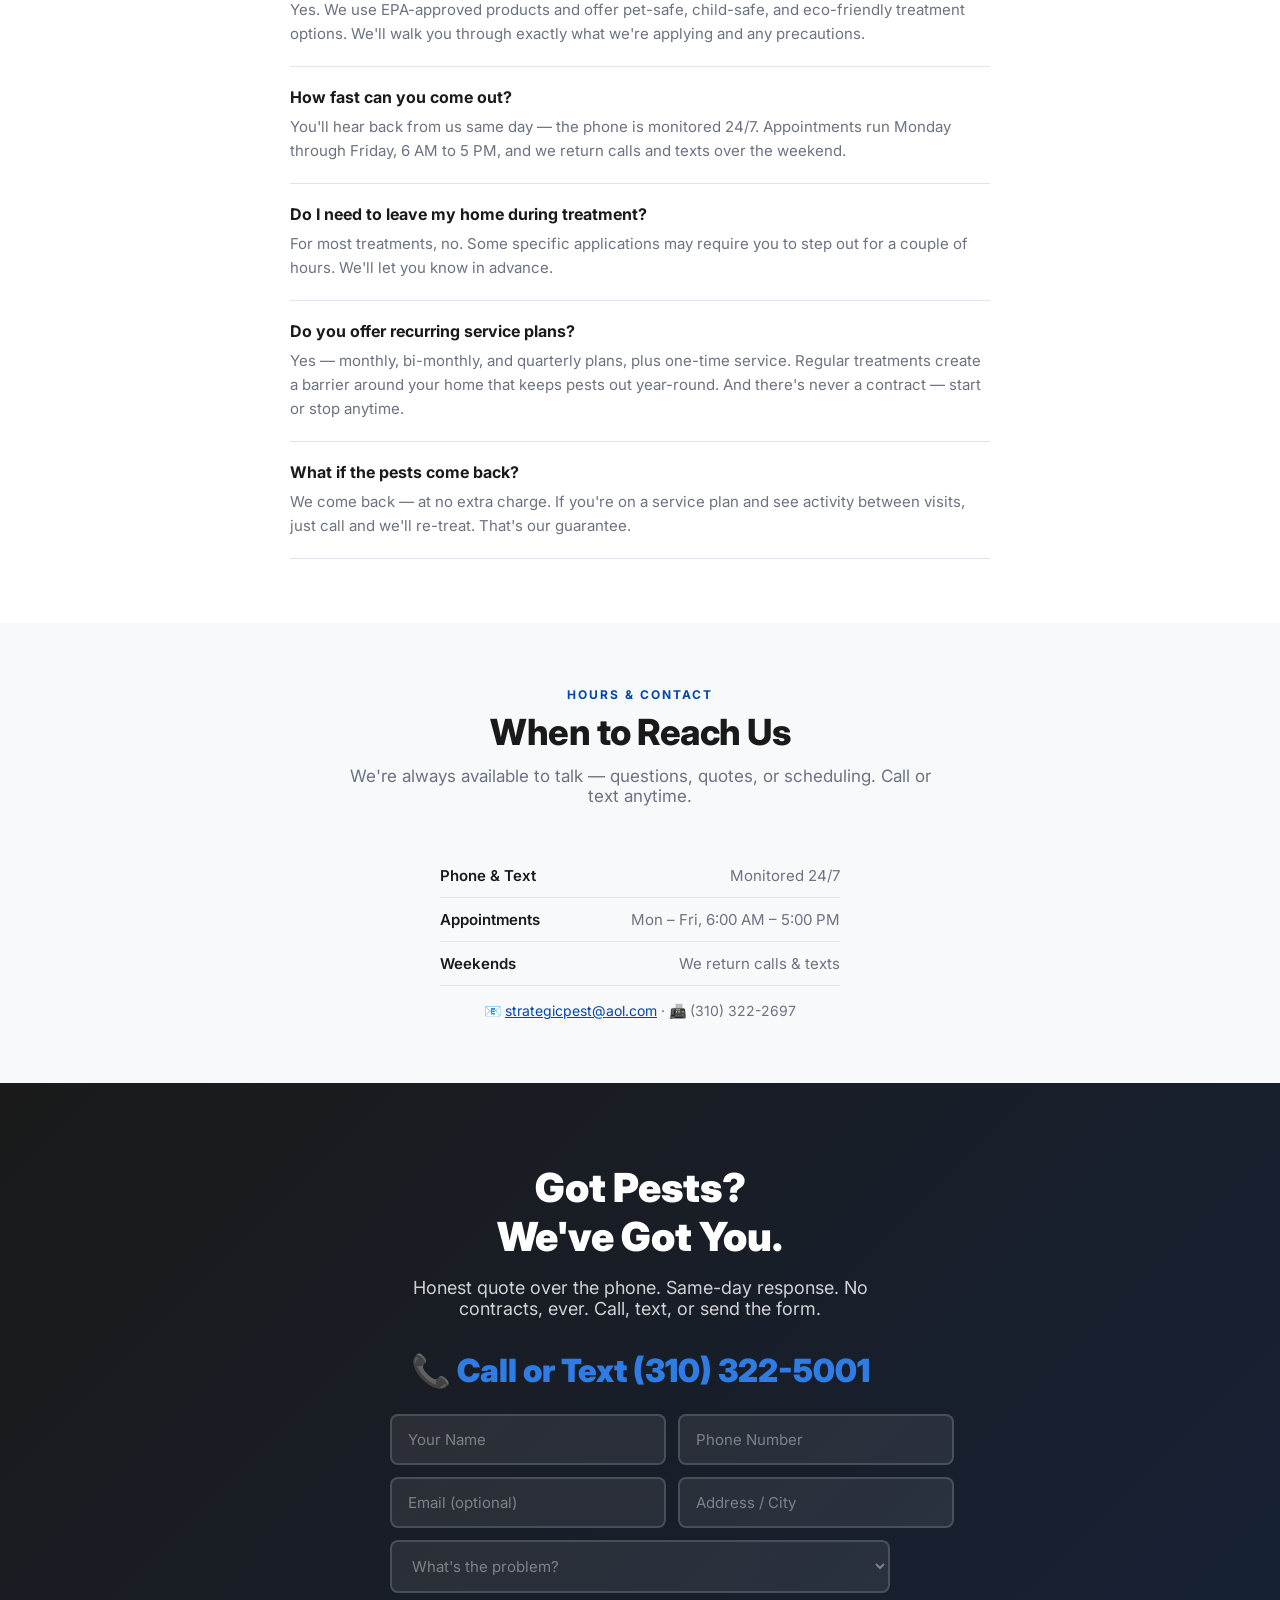
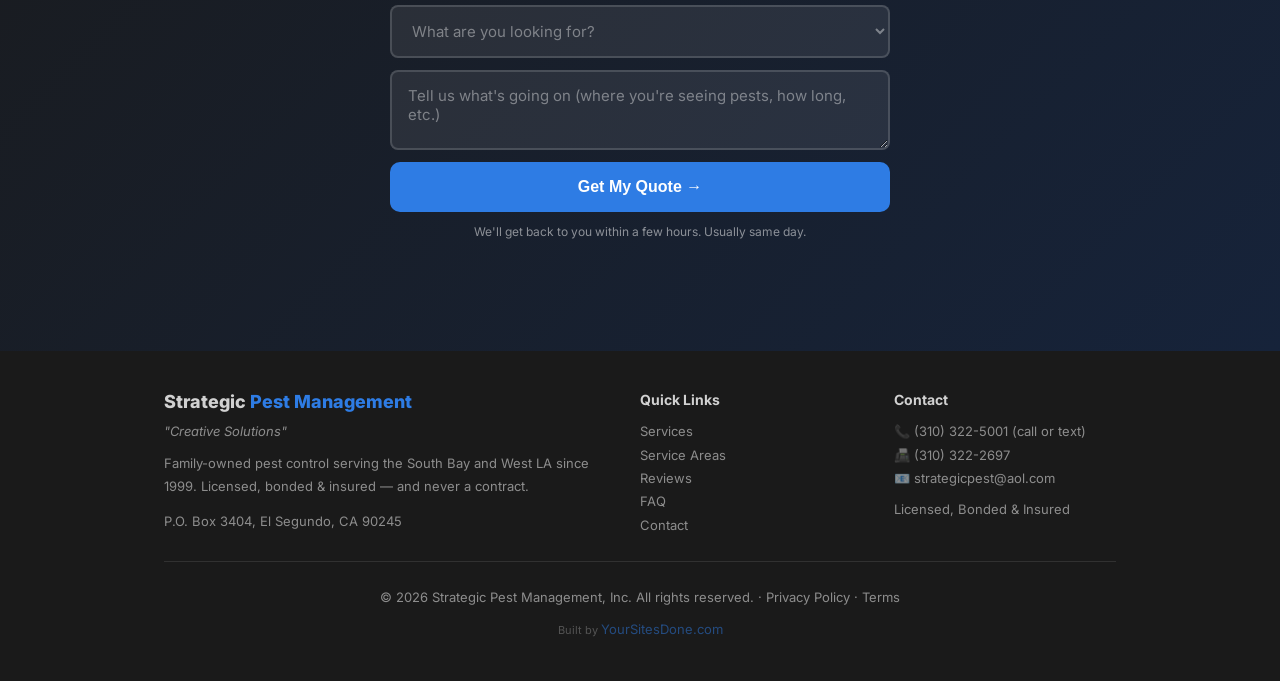
==== commit f7fadc5e: "SPM: real vectorized logo in nav (traced from hi-res envelope original, star-only cutout, cobalt fil" ====
--- a/previews/strategic-pest-management.html
+++ b/previews/strategic-pest-management.html
@@ -28,10 +28,10 @@
         /* NAV */
         .emergency-bar { background: #FFF3E0; padding: 12px; text-align: center; font-weight: 600; font-size: 14px; color: var(--warning); }
         .emergency-bar a { color: var(--warning); text-decoration: underline; }
-        .nav { padding: 16px 0; background: var(--dark); position: sticky; top: 0; z-index: 100; }
+        .nav { padding: 10px 0; background: var(--dark); position: sticky; top: 0; z-index: 100; }
         .nav .container { display: flex; justify-content: space-between; align-items: center; }
-        .nav-logo { font-size: 20px; font-weight: 800; color: var(--white); text-decoration: none; }
-        .nav-logo span { color: var(--accent); }
+        .nav-logo { display: block; }
+        .nav-logo img { height: 52px; display: block; }
         .nav-links { display: flex; gap: 24px; list-style: none; align-items: center; }
         .nav-links a { color: rgba(255,255,255,0.7); text-decoration: none; font-weight: 500; font-size: 14px; transition: color 0.2s; }
         .nav-links a:hover { color: var(--white); }
@@ -147,6 +147,7 @@
             .stats { gap: 24px; flex-wrap: wrap; }
             .nav-links { display: none; }
             .mobile-menu { display: block; }
+            .nav-logo img { height: 42px; }
             .form-row { flex-direction: column; }
             .footer-grid { grid-template-columns: 1fr; }
             .trust-items { gap: 20px; }
@@ -162,7 +163,7 @@
 
     <nav class="nav">
         <div class="container">
-            <a href="#" class="nav-logo">Strategic <span>Pest Management</span></a>
+            <a href="#" class="nav-logo"><img src="spm-logo.svg" alt="Strategic Pest Management, Inc. — Creative Solutions"></a>
             <ul class="nav-links">
                 <li><a href="#services">Services</a></li>
                 <li><a href="#process">How It Works</a></li>
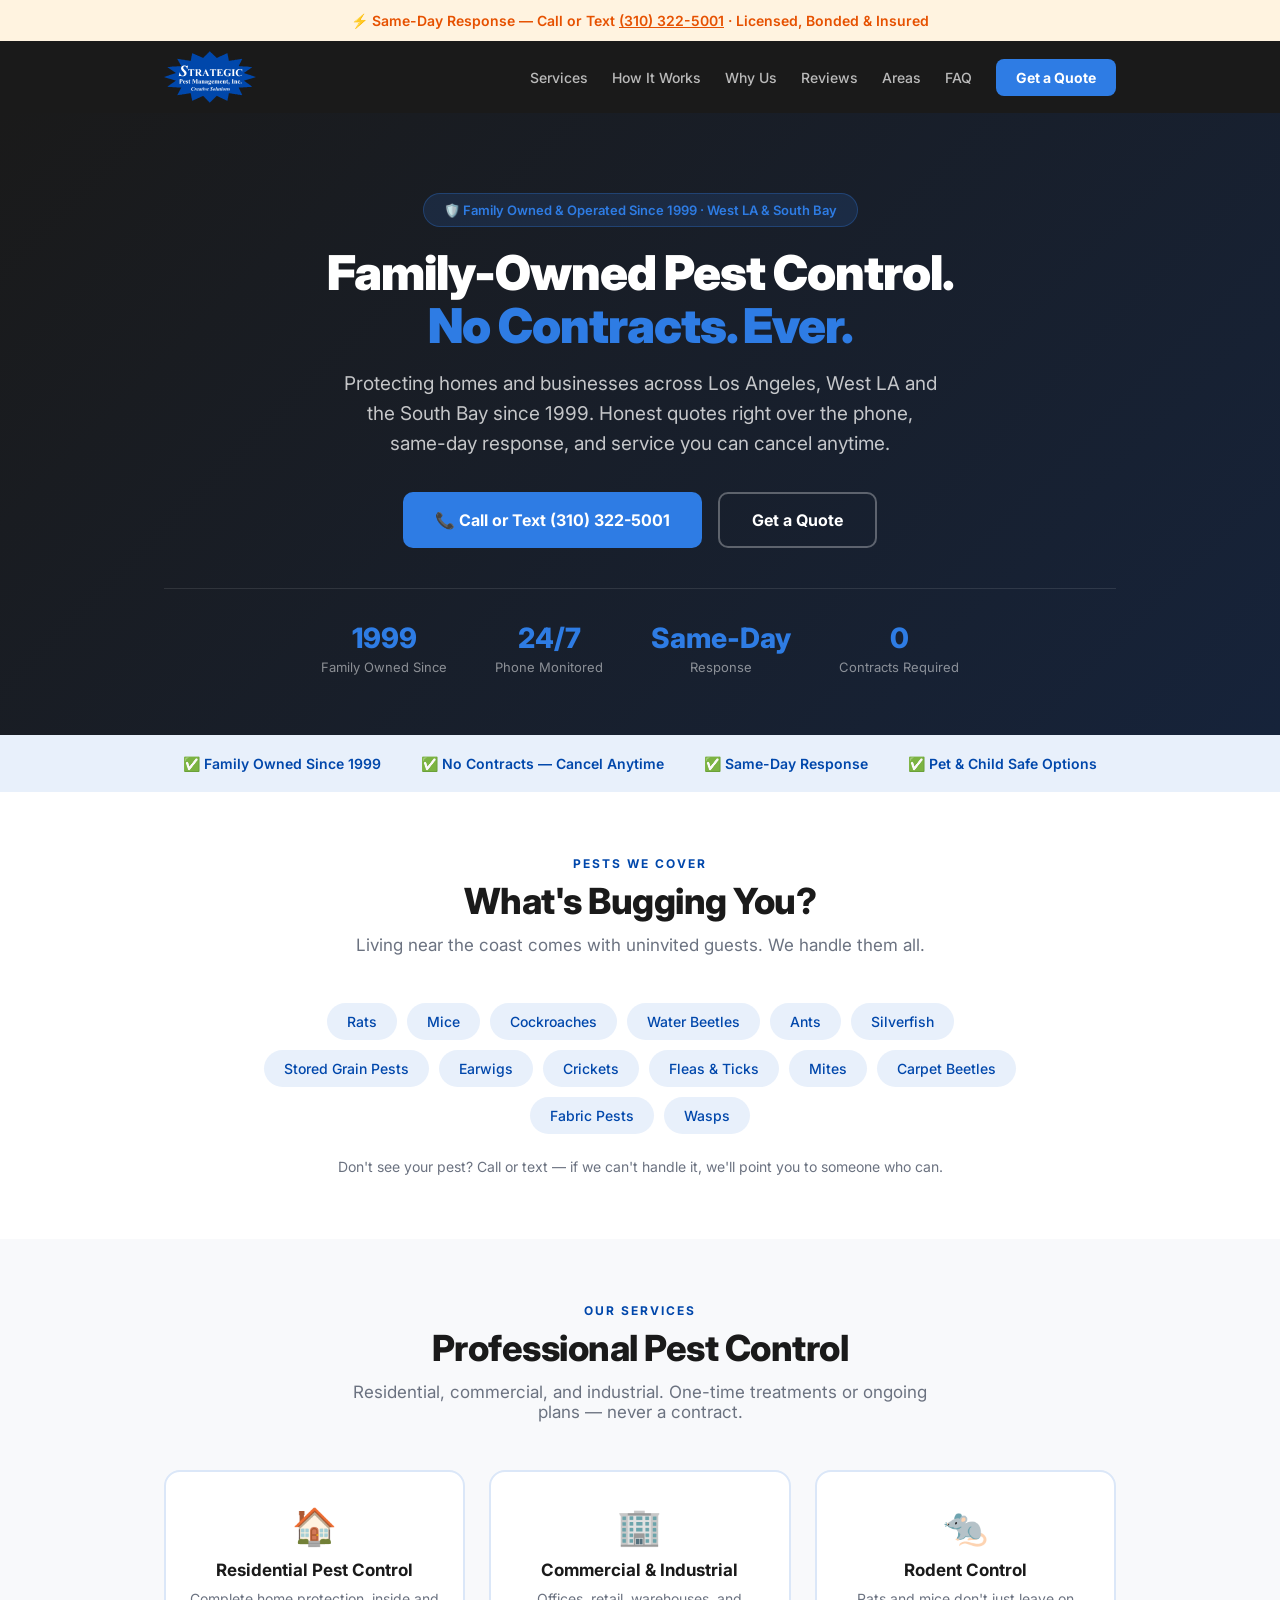
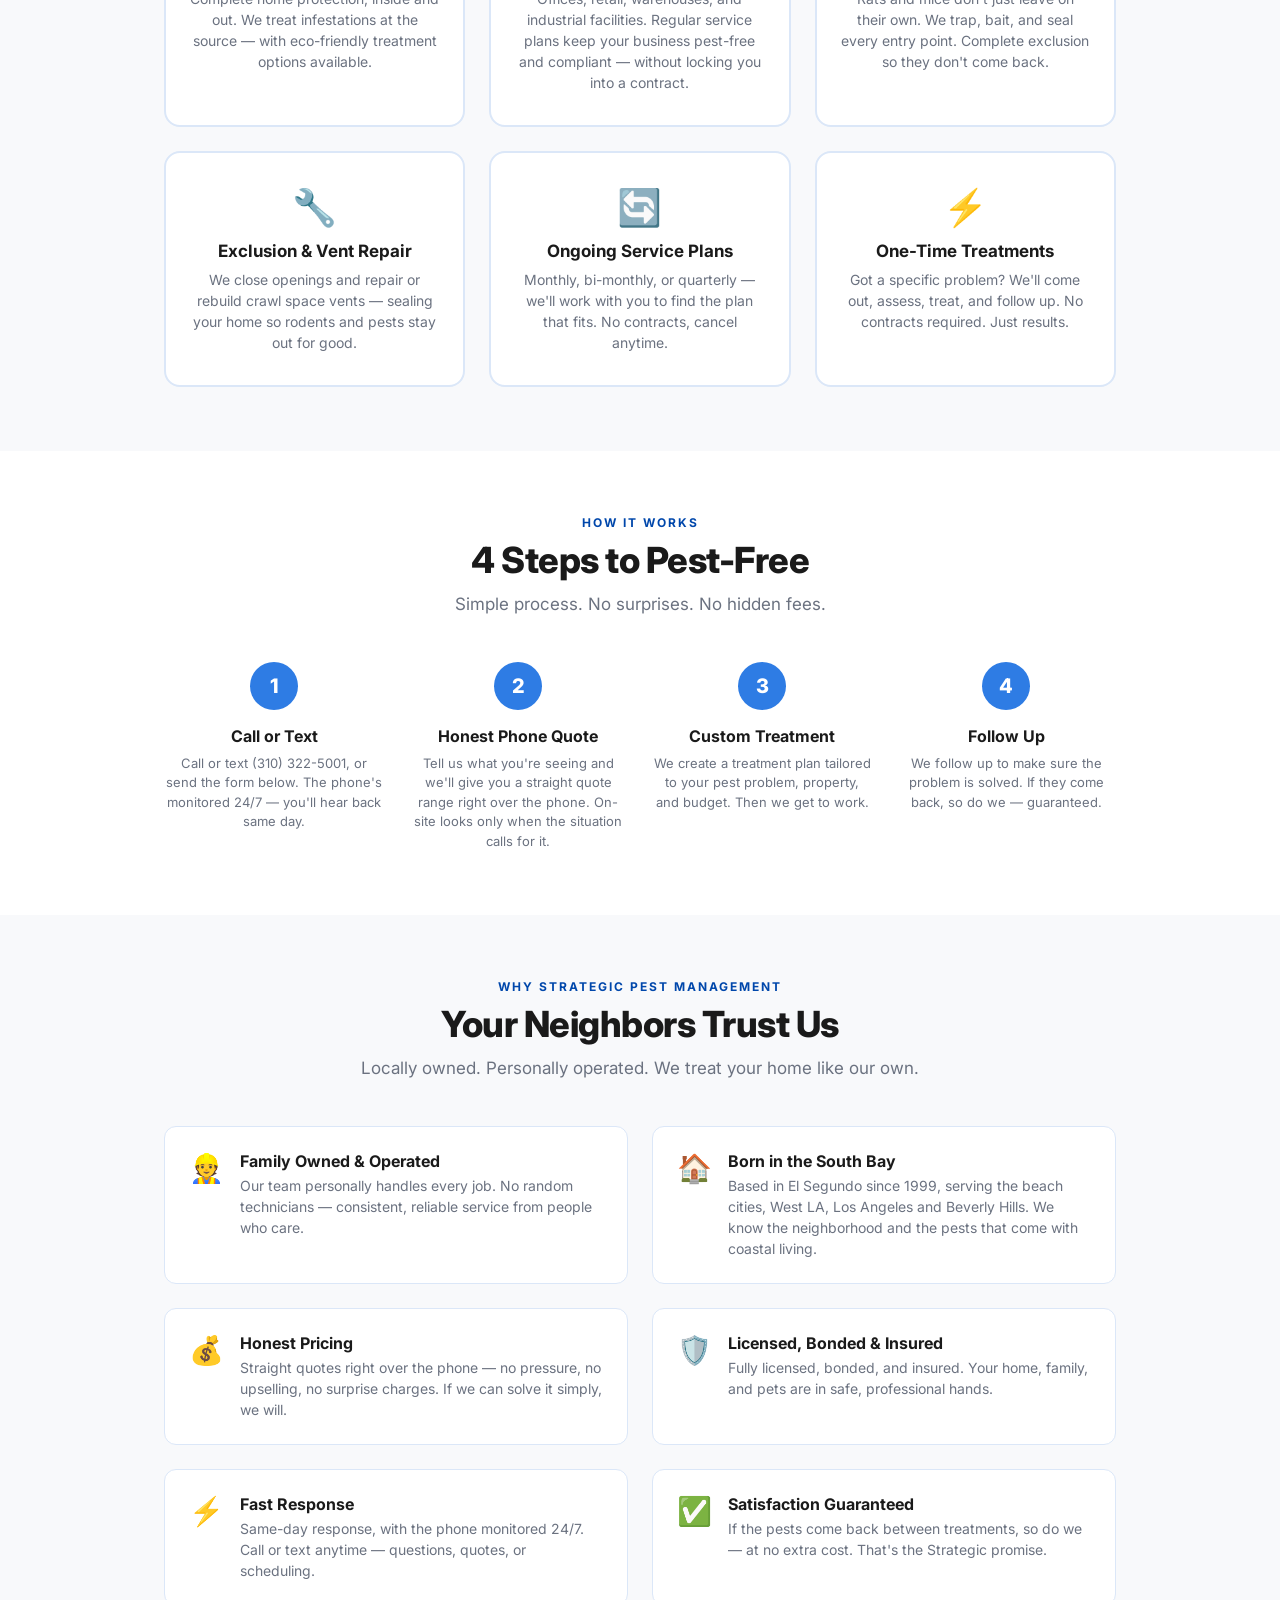
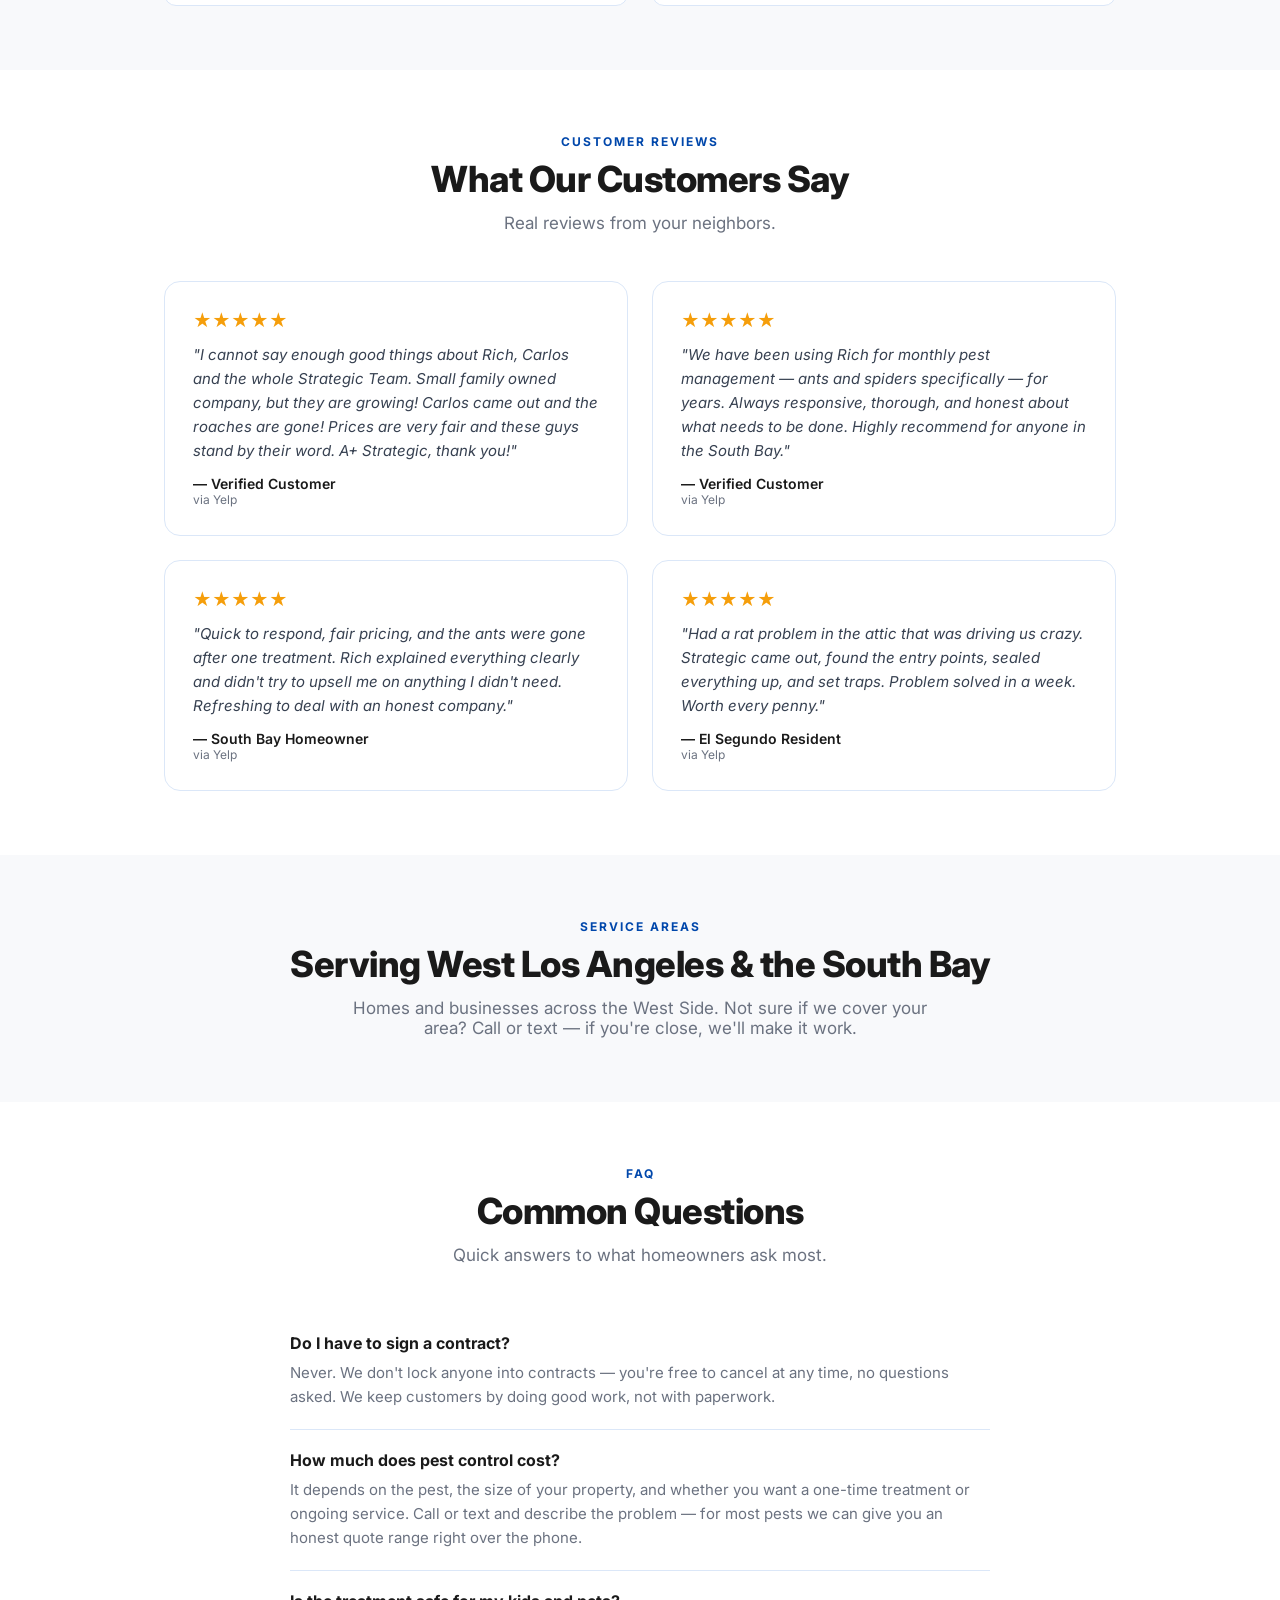
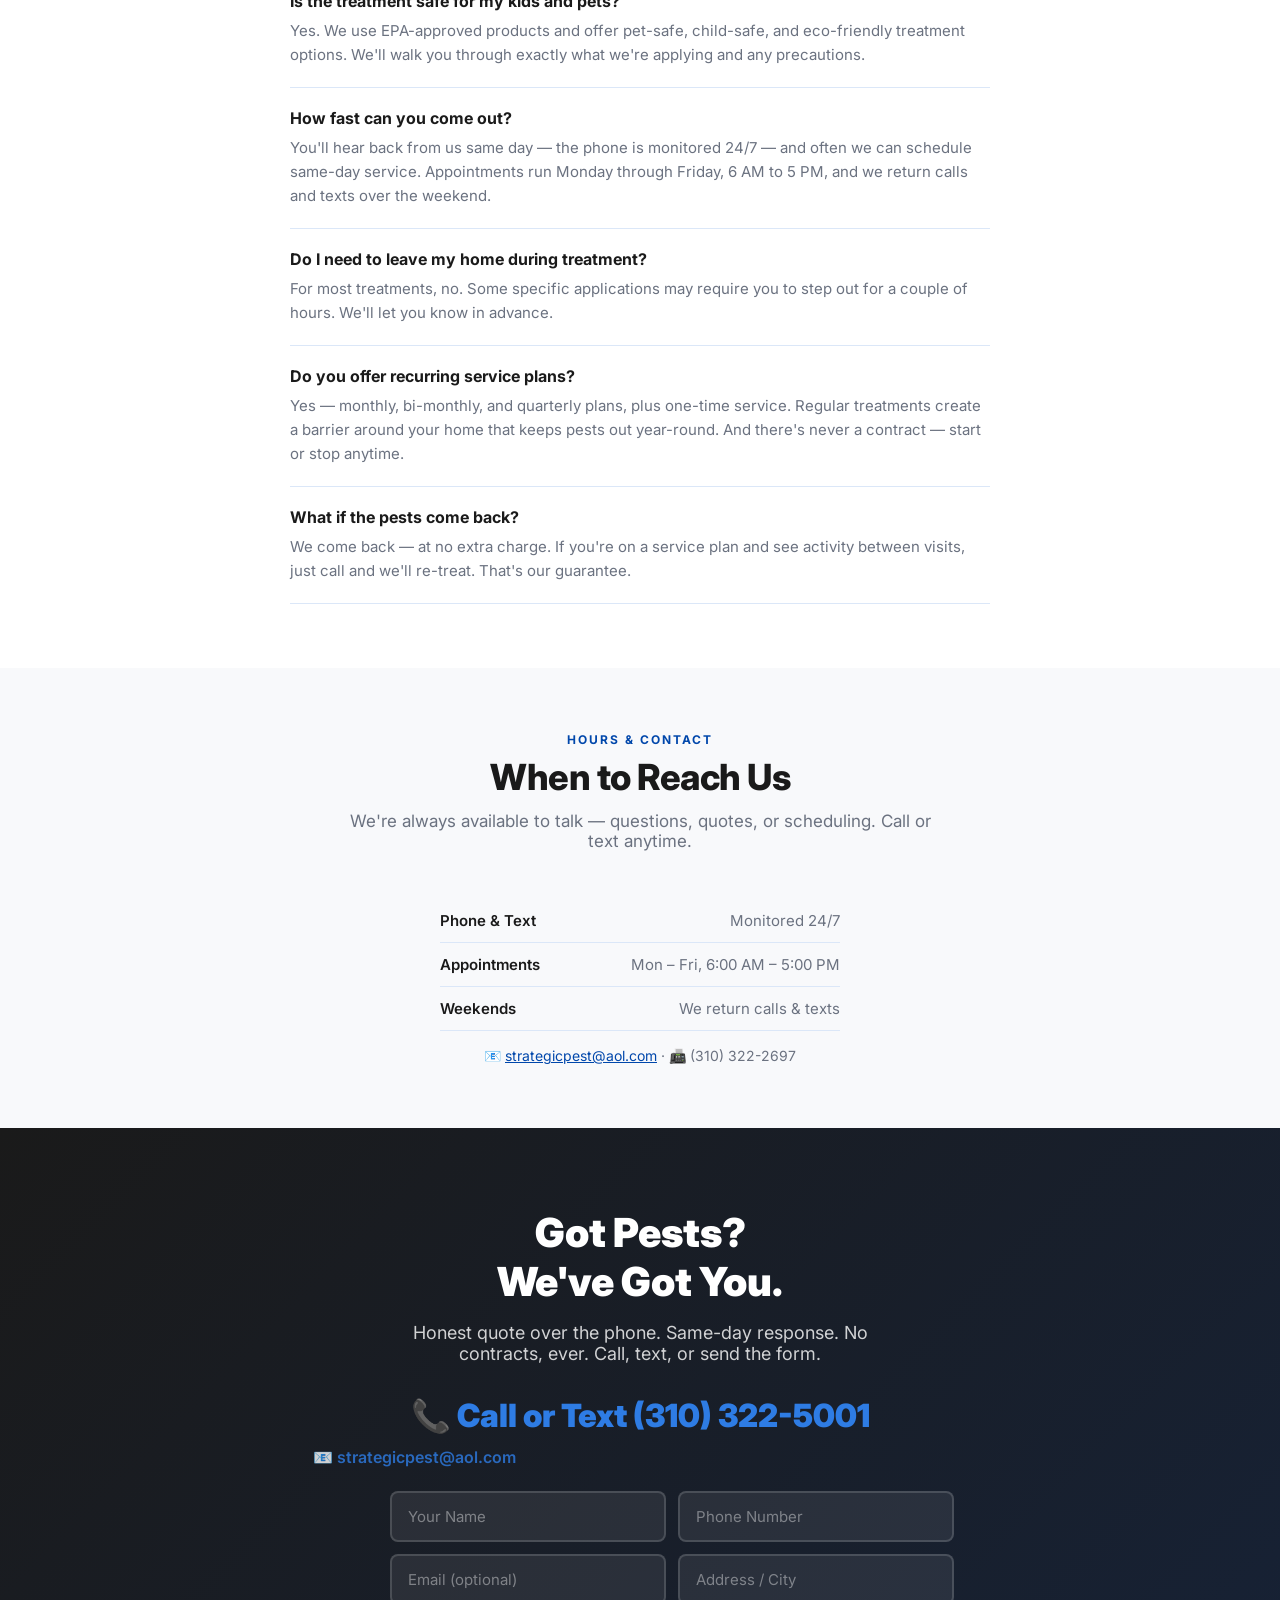
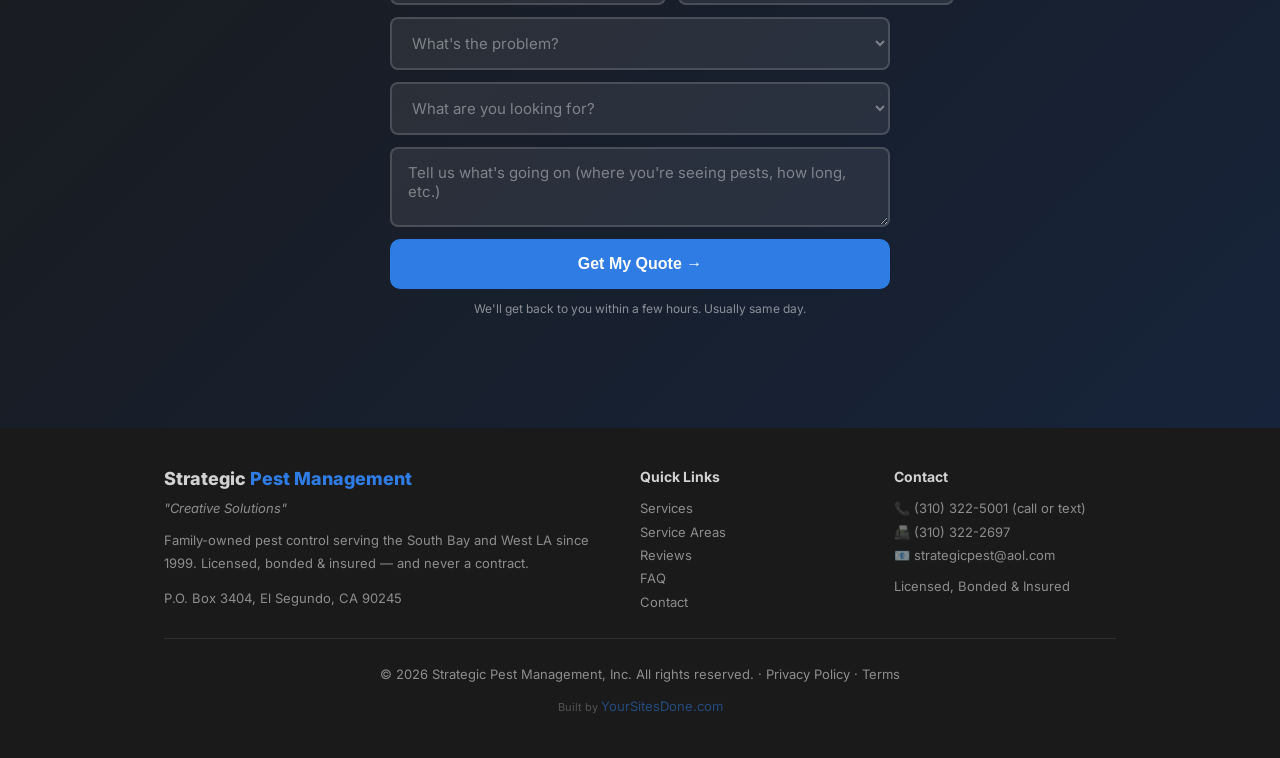
==== commit 9bba0b45: "SPM: apply remaining Sharon notations (round 2) - Hero, Born-in-SB card: add Los Angeles / Beverly H" ====
--- a/previews/strategic-pest-management.html
+++ b/previews/strategic-pest-management.html
@@ -3,11 +3,27 @@
 <head>
     <meta charset="UTF-8">
     <meta name="viewport" content="width=device-width, initial-scale=1.0">
+    <meta name="theme-color" content="#0047AB">
+    <link rel="canonical" href="https://strategicpestmgmt.com/">
+    <link rel="icon" href="/favicon.svg" type="image/svg+xml">
+    <link rel="icon" href="/favicon-32.png" sizes="32x32" type="image/png">
+    <link rel="apple-touch-icon" href="/apple-touch-icon.png">
     <title>Strategic Pest Management — Pest Control in West LA & South Bay | Family-Owned Since 1999</title>
     <meta name="description" content="Family-owned pest control serving West Los Angeles & the South Bay since 1999. Honest quotes over the phone, same-day response, no contracts. Licensed, bonded & insured. Call or text (310) 322-5001.">
     <meta property="og:title" content="Strategic Pest Management — Family-Owned Pest Control Since 1999">
     <meta property="og:description" content="Pest control for West LA & the South Bay. Honest quotes over the phone, same-day response, no contracts. Licensed, bonded & insured.">
     <meta property="og:type" content="website">
+    <meta property="og:url" content="https://strategicpestmgmt.com/">
+    <meta property="og:site_name" content="Strategic Pest Management, Inc.">
+    <meta property="og:locale" content="en_US">
+    <meta property="og:image" content="https://strategicpestmgmt.com/og-image.png">
+    <meta property="og:image:width" content="1200">
+    <meta property="og:image:height" content="630">
+    <meta property="og:image:alt" content="Strategic Pest Management, Inc. — Family-owned pest control in West LA & the South Bay since 1999.">
+    <meta name="twitter:card" content="summary_large_image">
+    <meta name="twitter:title" content="Strategic Pest Management — Family-Owned Pest Control Since 1999">
+    <meta name="twitter:description" content="Pest control for West LA & the South Bay. Honest quotes over the phone, same-day response, no contracts. Licensed, bonded & insured.">
+    <meta name="twitter:image" content="https://strategicpestmgmt.com/og-image.png">
     <link href="https://fonts.googleapis.com/css2?family=Inter:wght@400;500;600;700;800;900&display=swap" rel="stylesheet">
     <style>
         :root {
@@ -154,6 +170,40 @@
             .cta-section h2 { font-size: 28px; }
         }
     </style>
+    <script type="application/ld+json">
+    {
+      "@context": "https://schema.org",
+      "@type": "LocalBusiness",
+      "name": "Strategic Pest Management, Inc.",
+      "description": "Family-owned pest control serving West Los Angeles and the South Bay since 1999. Honest quotes over the phone, same-day response, no contracts. Licensed, bonded & insured.",
+      "url": "https://strategicpestmgmt.com/",
+      "image": "https://strategicpestmgmt.com/og-image.png",
+      "logo": "https://strategicpestmgmt.com/spm-logo.svg",
+      "telephone": "+1-310-322-5001",
+      "email": "strategicpest@aol.com",
+      "faxNumber": "+1-310-322-2697",
+      "foundingDate": "1999",
+      "priceRange": "$$",
+      "address": {
+        "@type": "PostalAddress",
+        "postOfficeBoxNumber": "3404",
+        "addressLocality": "El Segundo",
+        "addressRegion": "CA",
+        "postalCode": "90245",
+        "addressCountry": "US"
+      },
+      "areaServed": "West Los Angeles and the South Bay",
+      "openingHoursSpecification": [
+        {
+          "@type": "OpeningHoursSpecification",
+          "dayOfWeek": ["Monday", "Tuesday", "Wednesday", "Thursday", "Friday"],
+          "opens": "06:00",
+          "closes": "17:00"
+        }
+      ],
+      "slogan": "Creative Solutions"
+    }
+    </script>
 </head>
 <body>
 
@@ -182,7 +232,7 @@
         <div class="container">
             <div class="hero-badge">🛡️ Family Owned & Operated Since 1999 · West LA & South Bay</div>
             <h1>Family-Owned Pest Control.<br><span>No Contracts. Ever.</span></h1>
-            <p>Protecting homes and businesses across West LA and the South Bay since 1999. Honest quotes right over the phone, same-day response, and service you can cancel anytime.</p>
+            <p>Protecting homes and businesses across Los Angeles, West LA and the South Bay since 1999. Honest quotes right over the phone, same-day response, and service you can cancel anytime.</p>
             <div class="hero-ctas">
                 <a href="tel:+13103225001" class="btn btn-primary">📞 Call or Text (310) 322-5001</a>
                 <a href="#contact" class="btn btn-outline">Get a Quote</a>
@@ -244,7 +294,7 @@
                 <div class="service-card">
                     <div class="service-icon">🏠</div>
                     <h3>Residential Pest Control</h3>
-                    <p>Complete home protection, inside and out. We treat infestations at the source — with eco-friendly treatment options available. Safe for families and pets.</p>
+                    <p>Complete home protection, inside and out. We treat infestations at the source — with eco-friendly treatment options available.</p>
                 </div>
                 <div class="service-card">
                     <div class="service-icon">🏢</div>
@@ -264,7 +314,7 @@
                 <div class="service-card">
                     <div class="service-icon">🔄</div>
                     <h3>Ongoing Service Plans</h3>
-                    <p>Monthly, bi-monthly, or quarterly — pick the schedule that fits your home. No contracts, cancel anytime.</p>
+                    <p>Monthly, bi-monthly, or quarterly — we'll work with you to find the plan that fits. No contracts, cancel anytime.</p>
                 </div>
                 <div class="service-card">
                     <div class="service-icon">⚡</div>
@@ -315,11 +365,11 @@
             <div class="why-grid">
                 <div class="why-card">
                     <div class="why-icon">👷</div>
-                    <div><h3>Owner-Operated</h3><p>Rich Blacksten and his team personally handle every job. No random technicians — consistent, reliable service from people who care.</p></div>
+                    <div><h3>Family Owned & Operated</h3><p>Our team personally handles every job. No random technicians — consistent, reliable service from people who care.</p></div>
                 </div>
                 <div class="why-card">
                     <div class="why-icon">🏠</div>
-                    <div><h3>Born in the South Bay</h3><p>Based in El Segundo since 1999, serving the beach cities and West LA. We know the neighborhood and the pests that come with coastal living.</p></div>
+                    <div><h3>Born in the South Bay</h3><p>Based in El Segundo since 1999, serving the beach cities, West LA, Los Angeles and Beverly Hills. We know the neighborhood and the pests that come with coastal living.</p></div>
                 </div>
                 <div class="why-card">
                     <div class="why-icon">💰</div>
@@ -346,7 +396,7 @@
         <div class="container">
             <div class="section-label">Customer Reviews</div>
             <h2 class="section-title">What Our Customers Say</h2>
-            <p class="section-sub">Real reviews from real South Bay neighbors.</p>
+            <p class="section-sub">Real reviews from your neighbors.</p>
             <div class="reviews-grid">
                 <div class="review-card">
                     <div class="review-stars">★★★★★</div>
@@ -406,7 +456,7 @@
                 </div>
                 <div class="faq-item">
                     <div class="faq-q">How fast can you come out?</div>
-                    <div class="faq-a">You'll hear back from us same day — the phone is monitored 24/7. Appointments run Monday through Friday, 6 AM to 5 PM, and we return calls and texts over the weekend.</div>
+                    <div class="faq-a">You'll hear back from us same day — the phone is monitored 24/7 — and often we can schedule same-day service. Appointments run Monday through Friday, 6 AM to 5 PM, and we return calls and texts over the weekend.</div>
                 </div>
                 <div class="faq-item">
                     <div class="faq-q">Do I need to leave my home during treatment?</div>
@@ -445,6 +495,7 @@
             <h2>Got Pests?<br>We've Got You.</h2>
             <p>Honest quote over the phone. Same-day response. No contracts, ever. Call, text, or send the form.</p>
             <a href="tel:+13103225001" class="cta-phone">📞 Call or Text (310) 322-5001</a>
+            <p style="margin: -12px 0 24px; font-size: 16px;"><a href="mailto:strategicpest@aol.com" style="color: var(--accent); text-decoration: none; font-weight: 600;">📧 strategicpest@aol.com</a></p>
             <form class="contact-form" action="https://formspree.io/f/placeholder" method="POST">
                 <div class="form-row">
                     <input type="text" name="name" placeholder="Your Name" required>
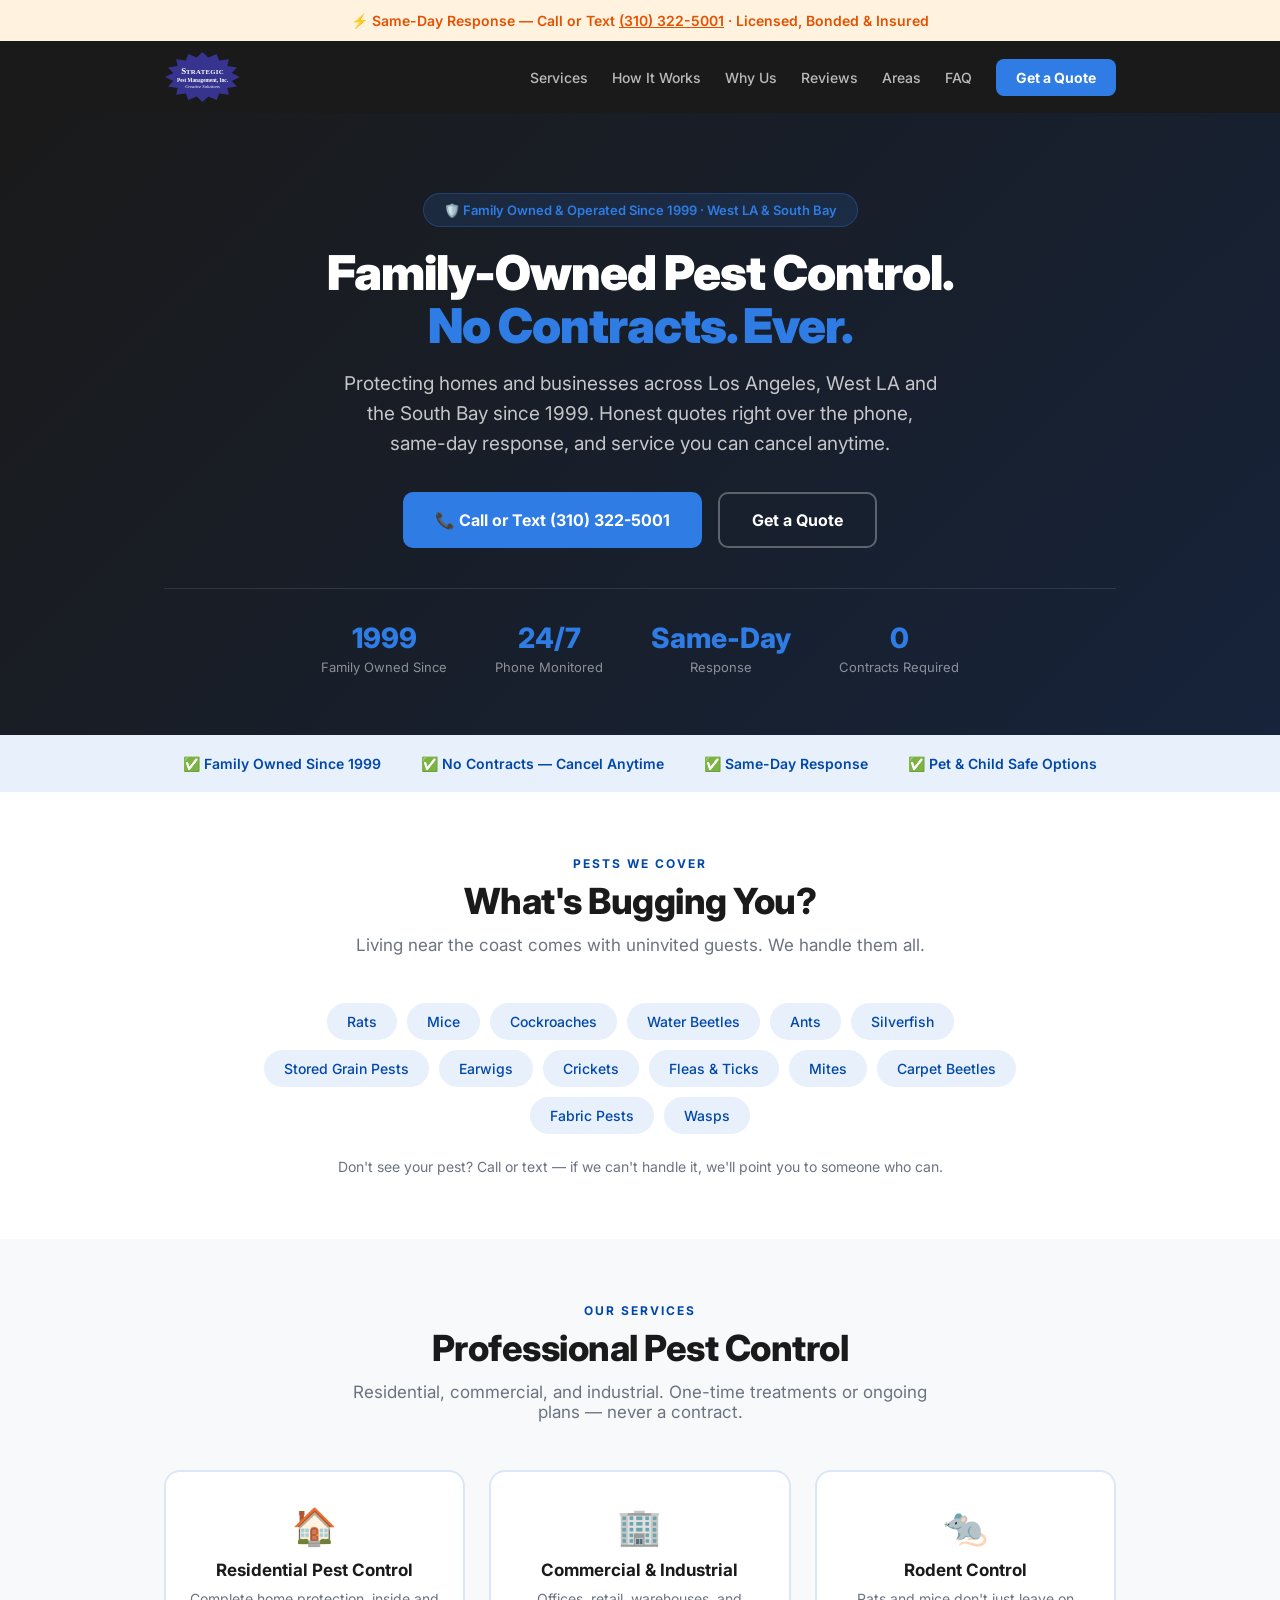
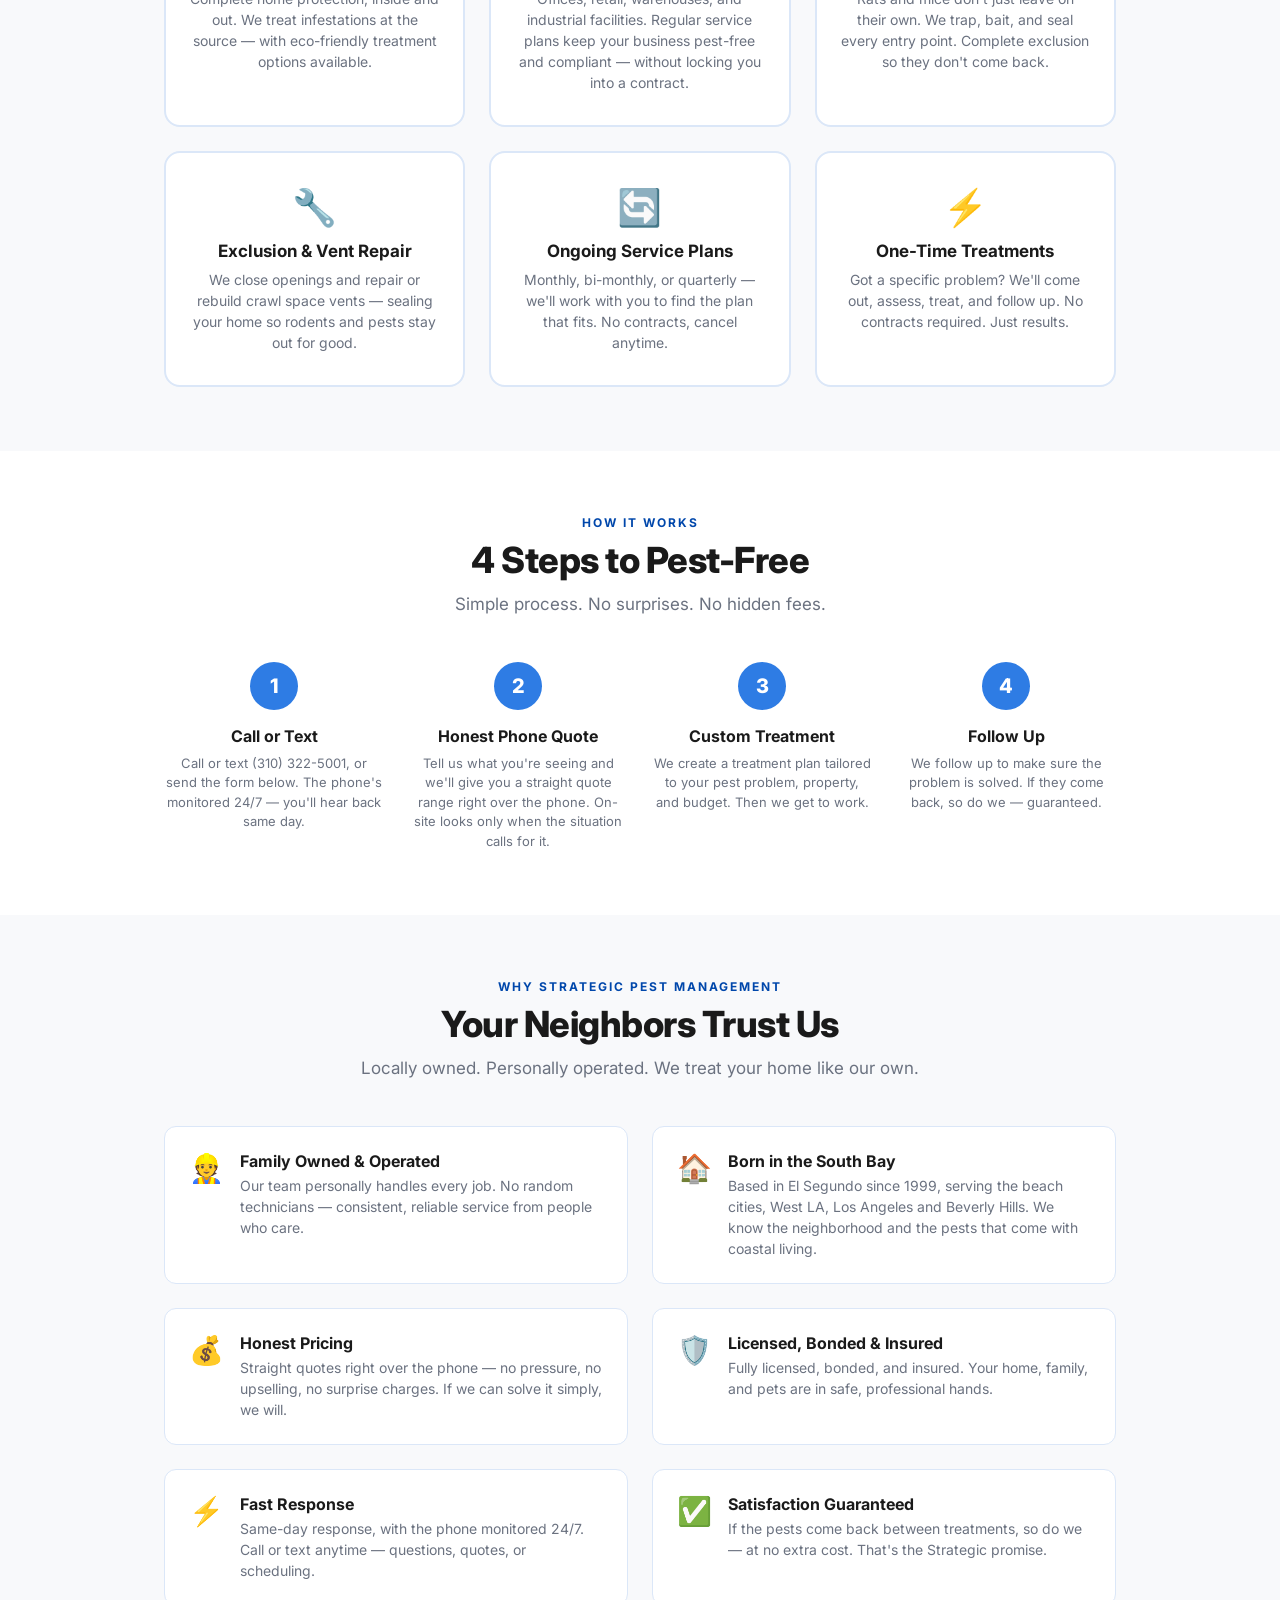
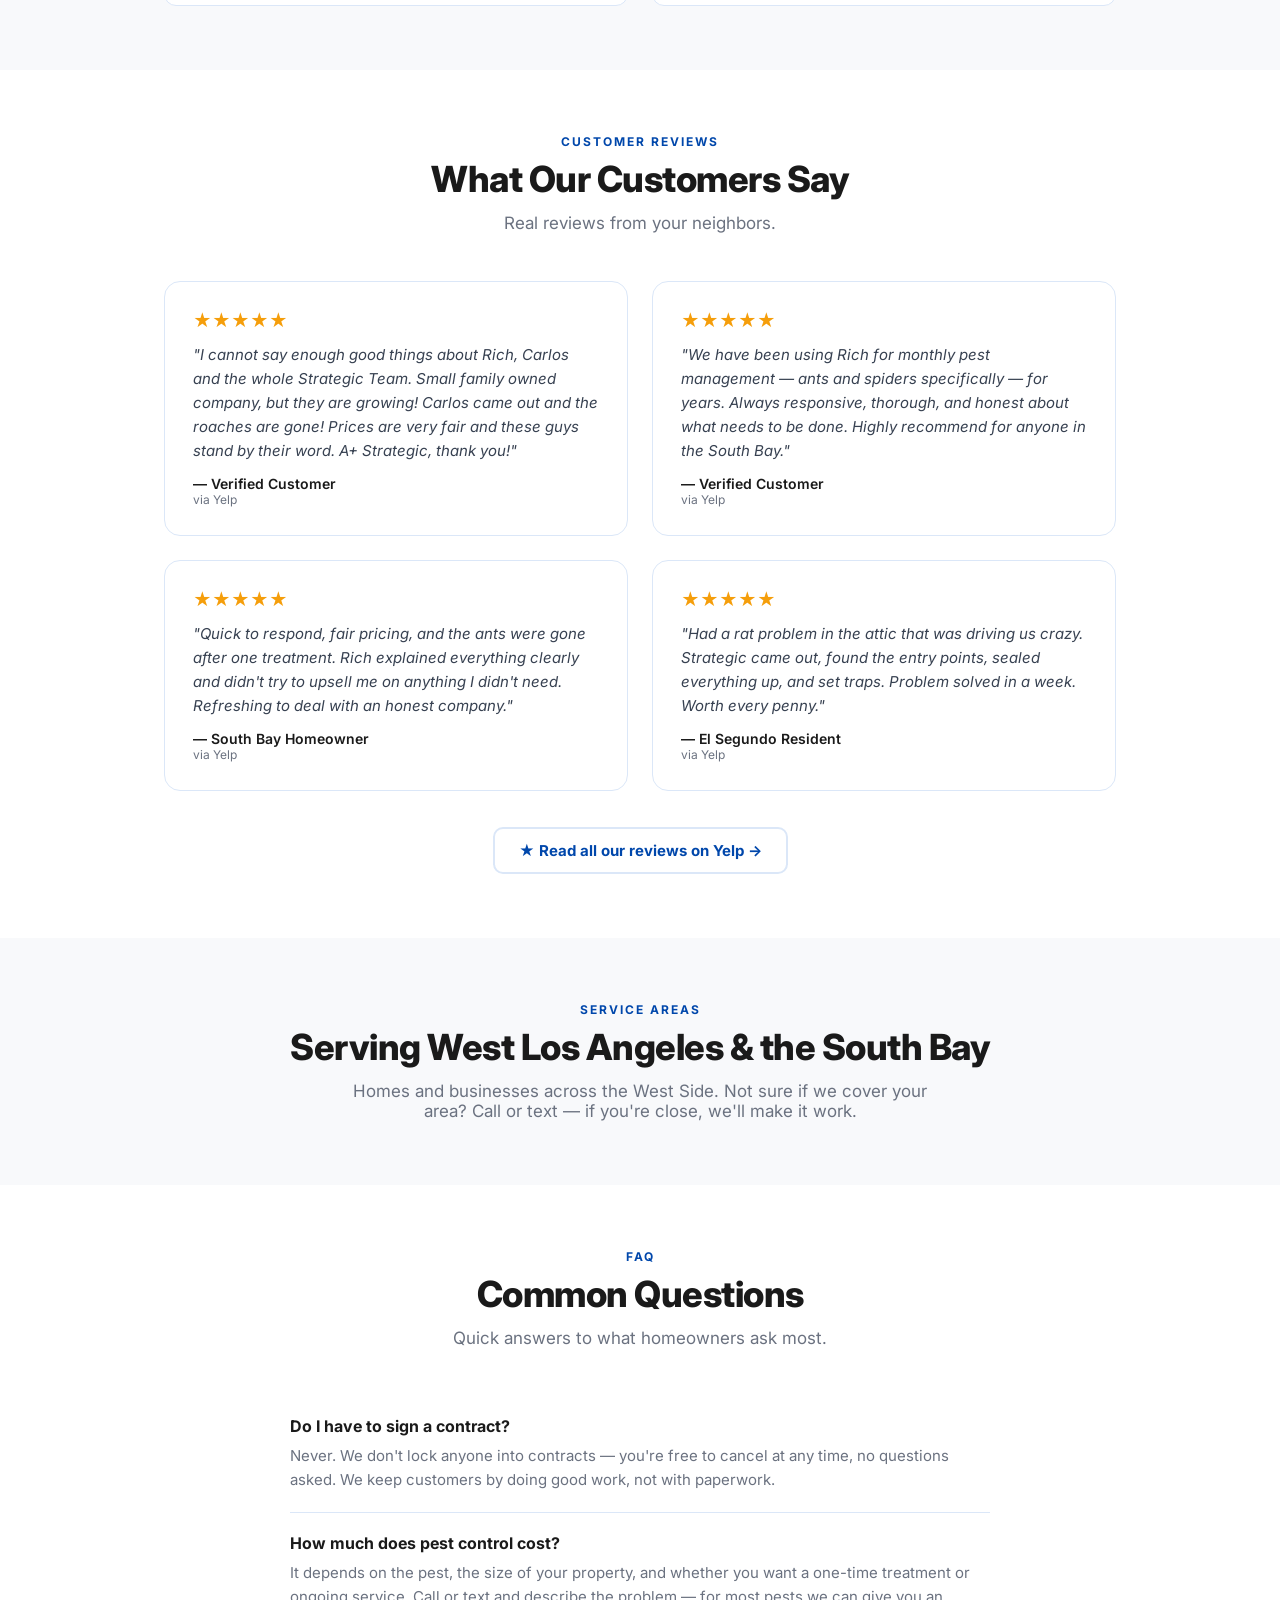
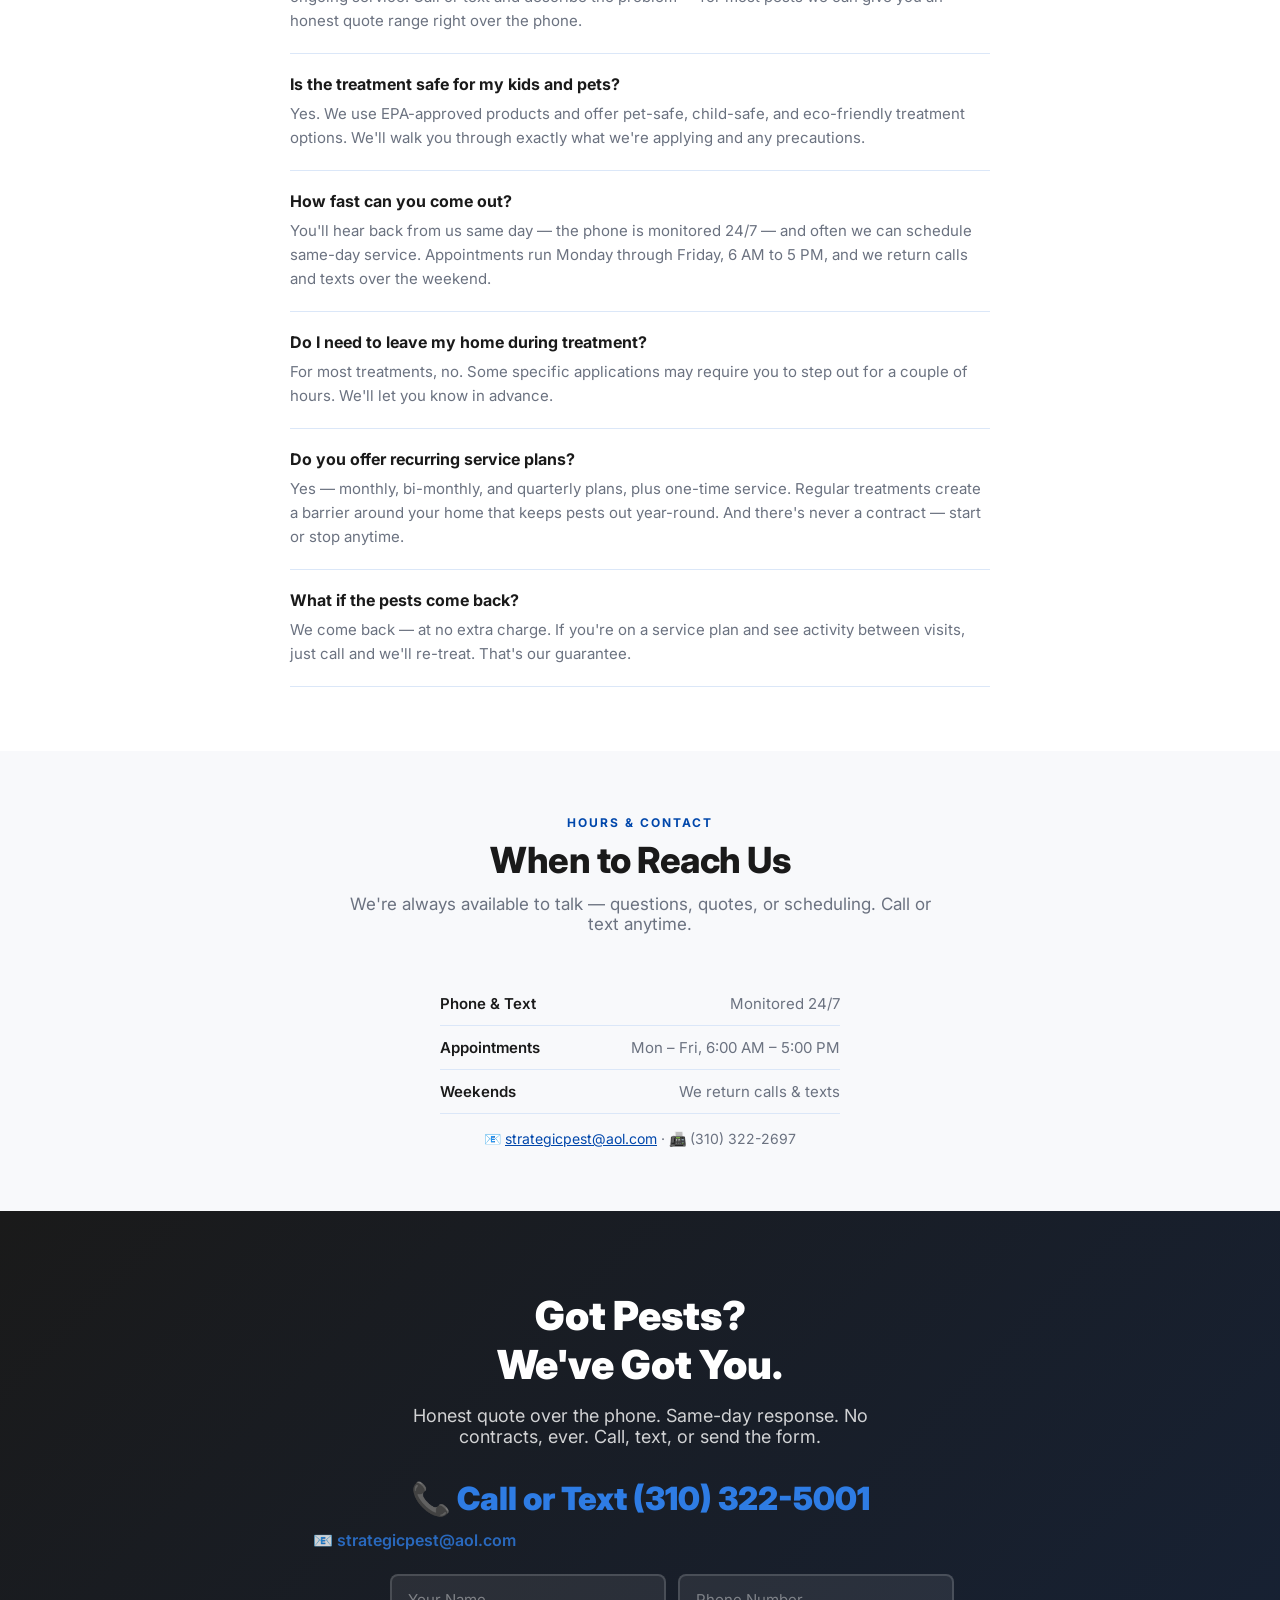
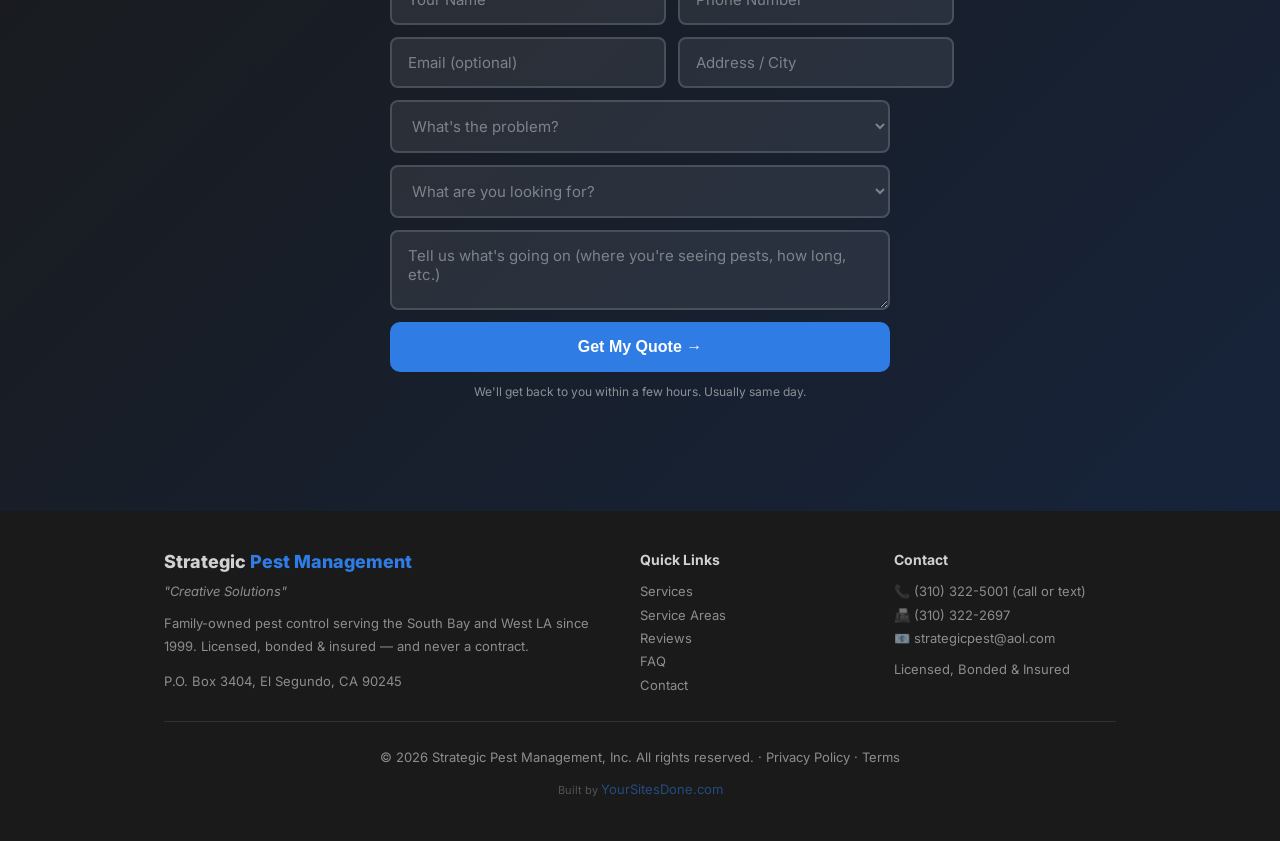
==== commit 52d52706: "SPM: adopt clean indigo logo, add favicon/og-image assets, Yelp reviews link - Replace 156KB traced " ====
--- a/previews/strategic-pest-management.html
+++ b/previews/strategic-pest-management.html
@@ -5,9 +5,9 @@
     <meta name="viewport" content="width=device-width, initial-scale=1.0">
     <meta name="theme-color" content="#0047AB">
     <link rel="canonical" href="https://strategicpestmgmt.com/">
-    <link rel="icon" href="/favicon.svg" type="image/svg+xml">
-    <link rel="icon" href="/favicon-32.png" sizes="32x32" type="image/png">
-    <link rel="apple-touch-icon" href="/apple-touch-icon.png">
+    <link rel="icon" href="favicon.svg" type="image/svg+xml">
+    <link rel="icon" href="favicon-32.png" sizes="32x32" type="image/png">
+    <link rel="apple-touch-icon" href="apple-touch-icon.png">
     <title>Strategic Pest Management — Pest Control in West LA & South Bay | Family-Owned Since 1999</title>
     <meta name="description" content="Family-owned pest control serving West Los Angeles & the South Bay since 1999. Honest quotes over the phone, same-day response, no contracts. Licensed, bonded & insured. Call or text (310) 322-5001.">
     <meta property="og:title" content="Strategic Pest Management — Family-Owned Pest Control Since 1999">
@@ -423,6 +423,9 @@
                     <div class="review-source">via Yelp</div>
                 </div>
             </div>
+            <p style="text-align:center; margin-top:36px;">
+                <a href="https://www.yelp.com/biz/strategic-pest-management-el-segundo" target="_blank" rel="noopener" style="display:inline-flex; align-items:center; gap:8px; color:var(--primary); font-weight:700; font-size:15px; text-decoration:none; border:2px solid #dbe7f8; padding:12px 24px; border-radius:10px;">★ Read all our reviews on Yelp →</a>
+            </p>
         </div>
     </section>
 
